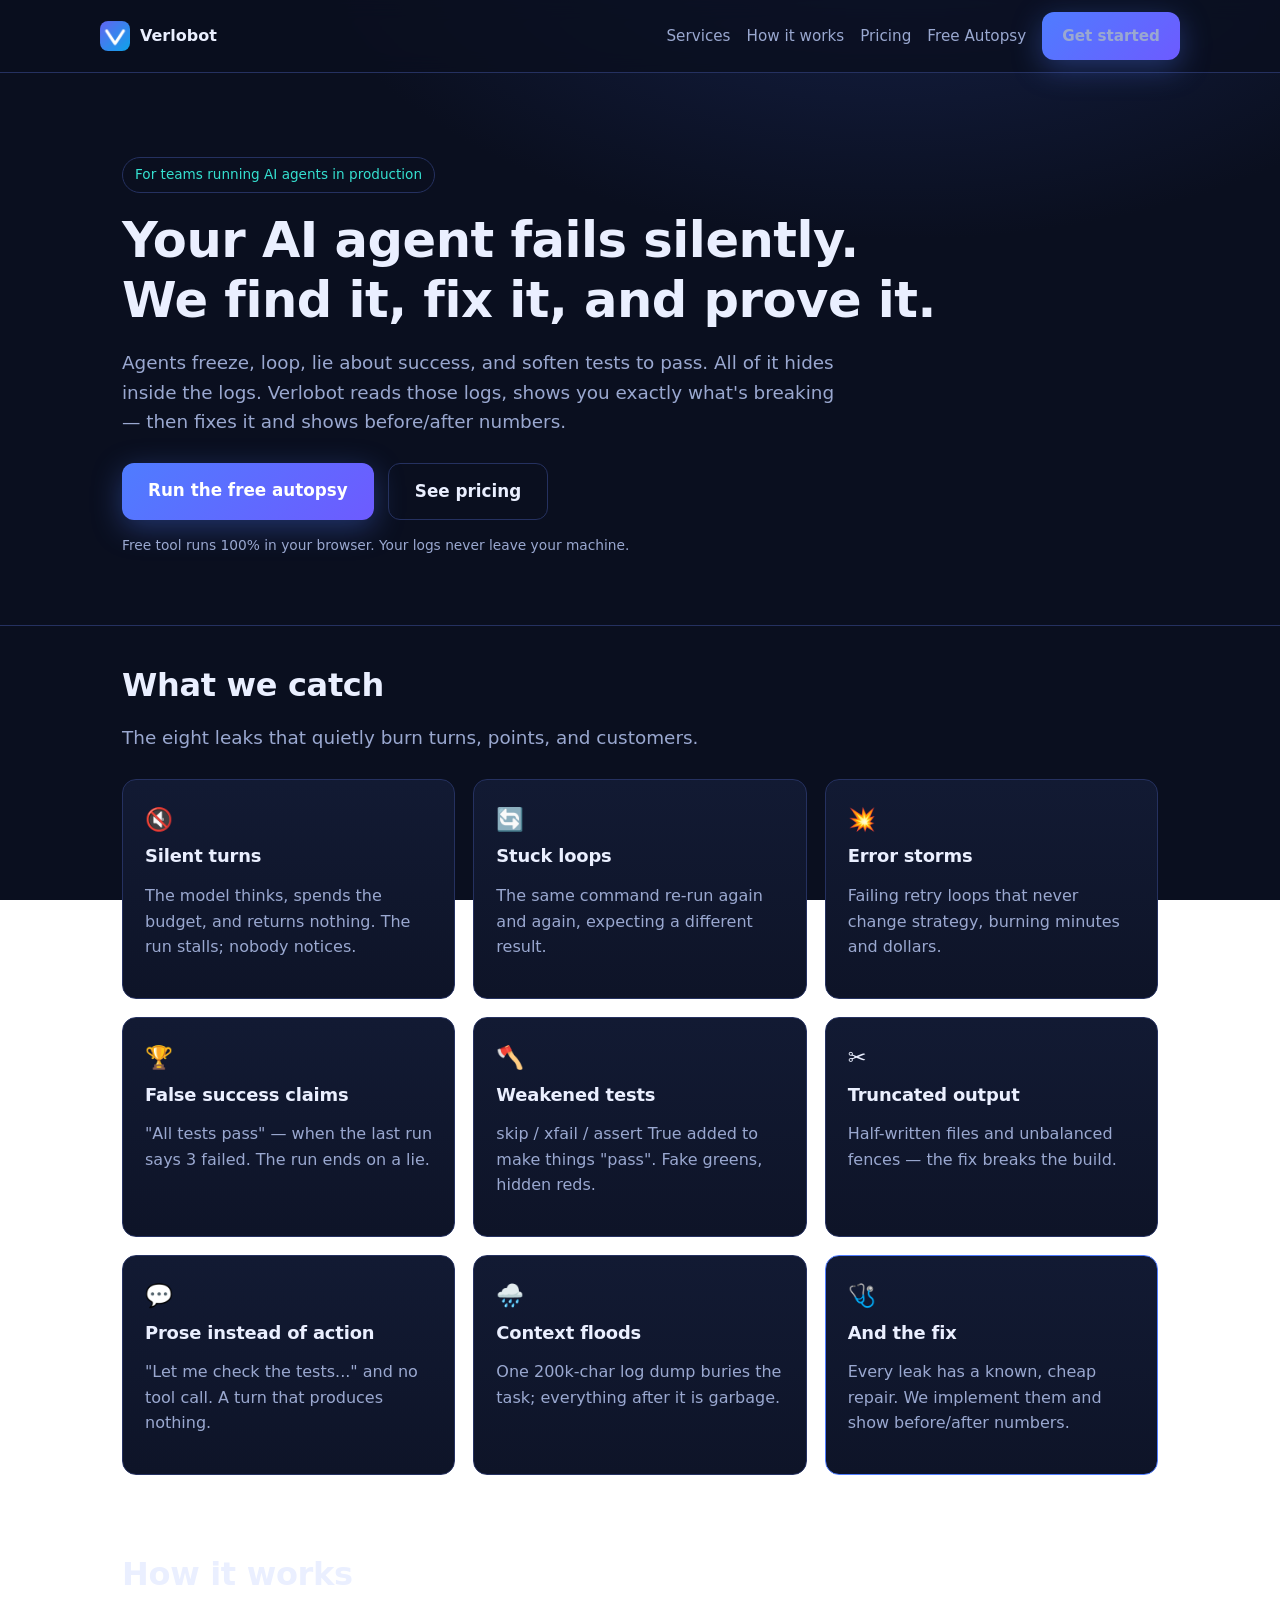
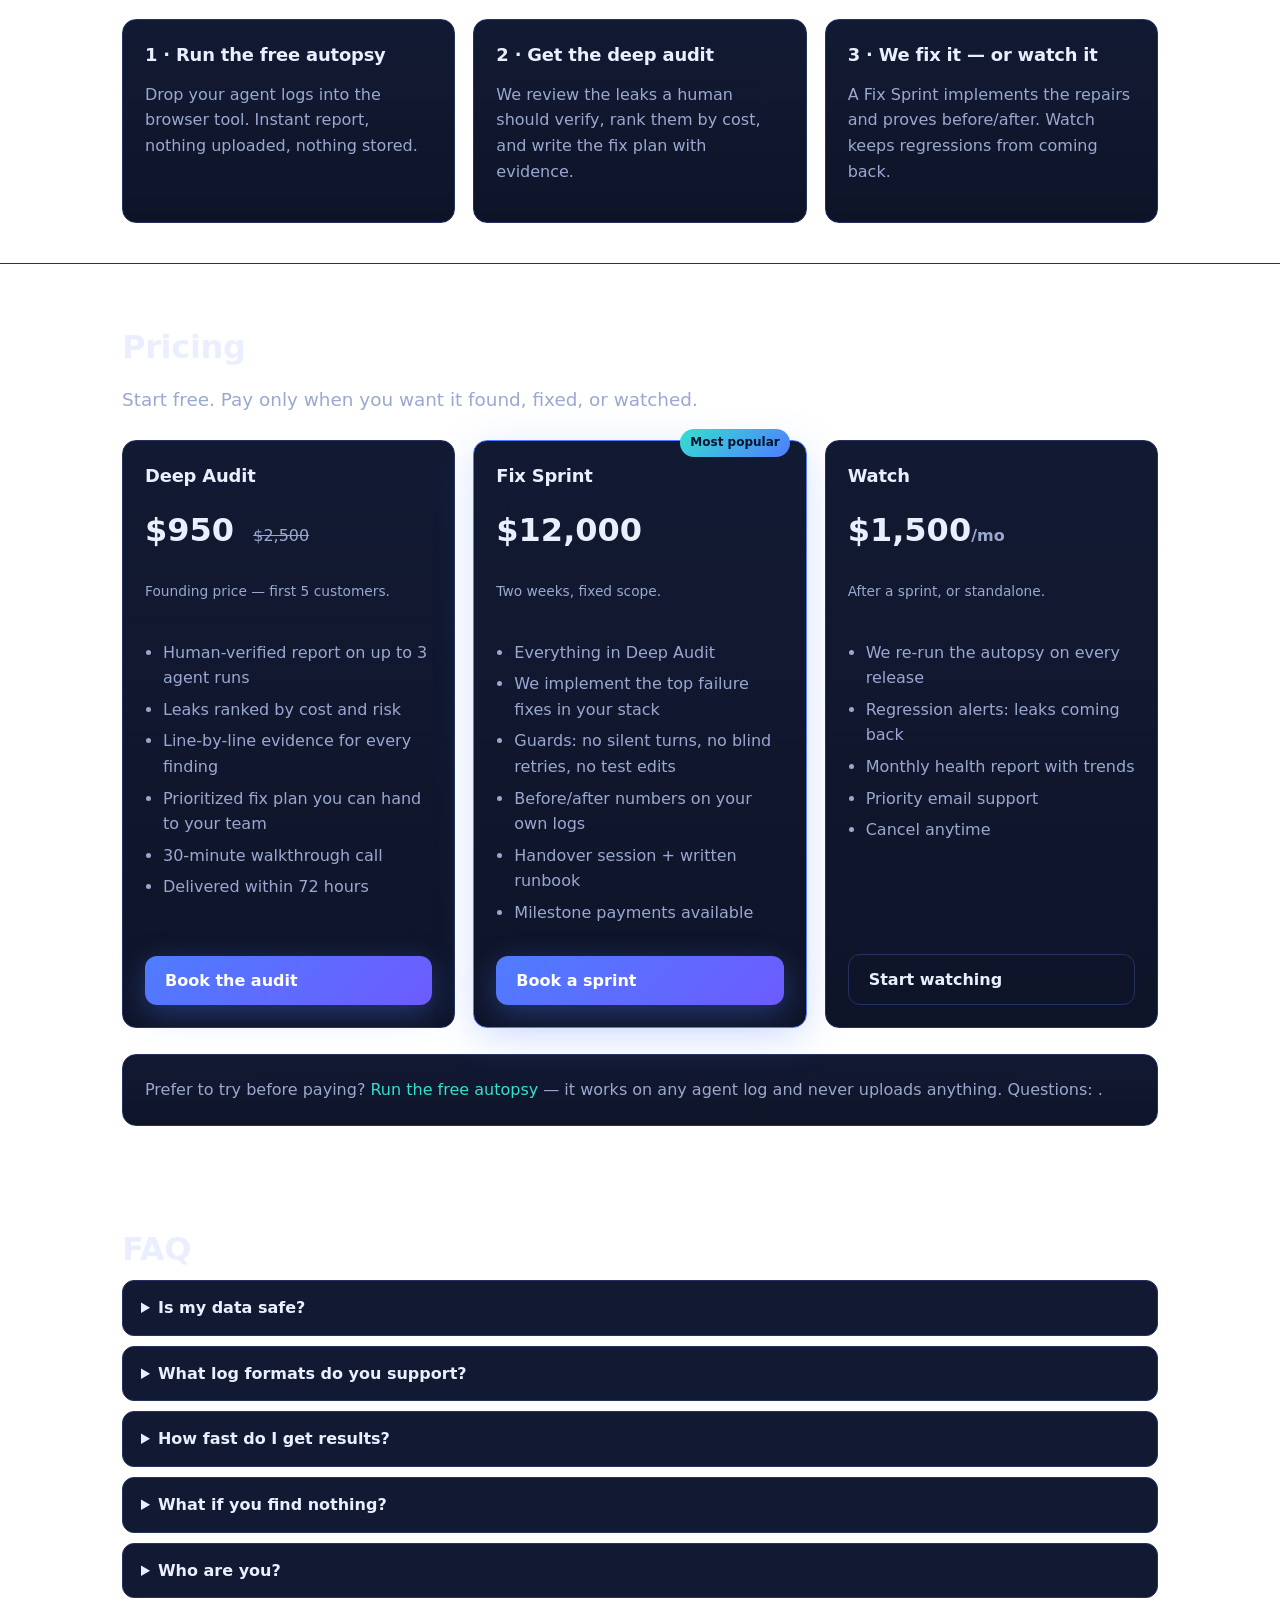
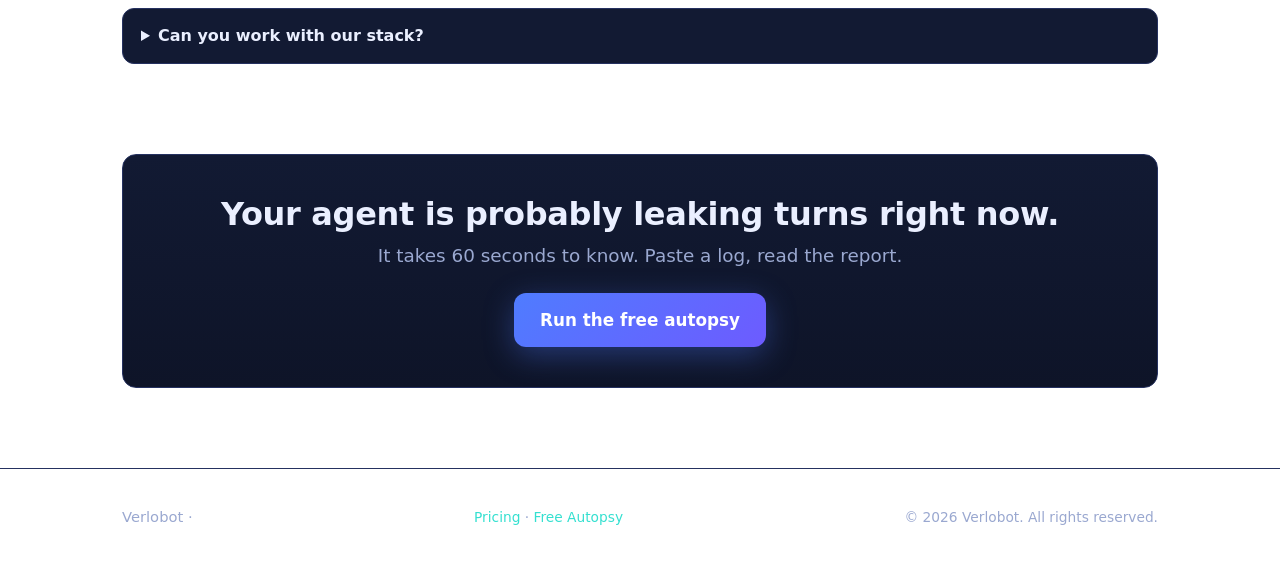
==== site/index.html @ 1d05c11c "verlobot v1: site + agent autopsy tool + payments guide + launch kit" ====
<!doctype html>
<html lang="en">
<head>
  <meta charset="utf-8" />
  <meta name="viewport" content="width=device-width, initial-scale=1" />
  <title>Verlobot — we find why your AI agents fail silently, then fix it</title>
  <meta name="description" content="Verlobot catches AI agents lying, looping, and silently failing. Free in-browser log autopsy; paid deep audits, fix sprints, and watch subscriptions." />
  <link rel="icon" href="assets/avatar.png" />
  <link rel="stylesheet" href="styles.css" />
  <meta property="og:title" content="Verlobot — the AI agent doctor" />
  <meta property="og:description" content="Find the silent failures in your AI agents: free autopsy in the browser, deep audit, fix sprint, watch." />
  <meta property="og:image" content="assets/avatar.png" />
</head>
<body>
  <header class="site">
    <div class="container nav">
      <a class="brand" href="index.html"><img src="assets/avatar.png" alt="Verlobot" /> Verlobot</a>
      <nav class="links">
        <a href="#services">Services</a>
        <a href="#how">How it works</a>
        <a href="#pricing">Pricing</a>
        <a href="tool.html">Free Autopsy</a>
        <a class="btn btn-primary" href="#pricing">Get started</a>
      </nav>
    </div>
  </header>

  <main>
    <section class="hero">
      <div class="container">
        <span class="kicker">For teams running AI agents in production</span>
        <h1>Your AI agent fails silently.<br />We find it, fix it, and prove it.</h1>
        <p class="lead">Agents freeze, loop, lie about success, and soften tests to pass. All of it hides inside the logs. Verlobot reads those logs, shows you exactly what's breaking &mdash; then fixes it and shows before/after numbers.</p>
        <div class="actions">
          <a class="btn btn-primary btn-big" href="tool.html">Run the free autopsy</a>
          <a class="btn btn-big" href="#pricing">See pricing</a>
        </div>
        <p class="small muted" style="margin-top:14px">Free tool runs 100% in your browser. Your logs never leave your machine.</p>
      </div>
    </section>

    <hr class="sep" />

    <section id="services" class="tight">
      <div class="container">
        <h2>What we catch</h2>
        <p class="lead">The eight leaks that quietly burn turns, points, and customers.</p>
        <div class="grid cols-3" style="margin-top:26px">
          <div class="card"><div class="ico">&#128263;</div><h3>Silent turns</h3><p class="muted">The model thinks, spends the budget, and returns nothing. The run stalls; nobody notices.</p></div>
          <div class="card"><div class="ico">&#128260;</div><h3>Stuck loops</h3><p class="muted">The same command re-run again and again, expecting a different result.</p></div>
          <div class="card"><div class="ico">&#128165;</div><h3>Error storms</h3><p class="muted">Failing retry loops that never change strategy, burning minutes and dollars.</p></div>
          <div class="card"><div class="ico">&#127942;</div><h3>False success claims</h3><p class="muted">"All tests pass" &mdash; when the last run says 3 failed. The run ends on a lie.</p></div>
          <div class="card"><div class="ico">&#129683;</div><h3>Weakened tests</h3><p class="muted">skip / xfail / assert True added to make things "pass". Fake greens, hidden reds.</p></div>
          <div class="card"><div class="ico">&#9986;&#65039;</div><h3>Truncated output</h3><p class="muted">Half-written files and unbalanced fences &mdash; the fix breaks the build.</p></div>
          <div class="card"><div class="ico">&#128172;</div><h3>Prose instead of action</h3><p class="muted">"Let me check the tests..." and no tool call. A turn that produces nothing.</p></div>
          <div class="card"><div class="ico">&#127783;&#65039;</div><h3>Context floods</h3><p class="muted">One 200k-char log dump buries the task; everything after it is garbage.</p></div>
          <div class="card" style="border-color: var(--brand)"><div class="ico">&#129658;</div><h3>And the fix</h3><p class="muted">Every leak has a known, cheap repair. We implement them and show before/after numbers.</p></div>
        </div>
      </div>
    </section>

    <section id="how" class="tight">
      <div class="container">
        <h2>How it works</h2>
        <div class="grid cols-3" style="margin-top:26px">
          <div class="card"><h3>1 &middot; Run the free autopsy</h3><p class="muted">Drop your agent logs into the browser tool. Instant report, nothing uploaded, nothing stored.</p></div>
          <div class="card"><h3>2 &middot; Get the deep audit</h3><p class="muted">We review the leaks a human should verify, rank them by cost, and write the fix plan with evidence.</p></div>
          <div class="card"><h3>3 &middot; We fix it &mdash; or watch it</h3><p class="muted">A Fix Sprint implements the repairs and proves before/after. Watch keeps regressions from coming back.</p></div>
        </div>
      </div>
    </section>

    <hr class="sep" />

    <section id="pricing">
      <div class="container">
        <h2>Pricing</h2>
        <p class="lead">Start free. Pay only when you want it found, fixed, or watched.</p>

        <div class="grid cols-3 prices" style="margin-top:26px">
          <div class="card price">
            <h3>Deep Audit</h3>
            <div class="amount">$950 <span class="was">$2,500</span></div>
            <p class="small muted">Founding price &mdash; first 5 customers.</p>
            <ul>
              <li>Human-verified report on up to 3 agent runs</li>
              <li>Leaks ranked by cost and risk</li>
              <li>Line-by-line evidence for every finding</li>
              <li>Prioritized fix plan you can hand to your team</li>
              <li>30-minute walkthrough call</li>
              <li>Delivered within 72 hours</li>
            </ul>
            <a class="btn btn-primary" data-checkout="audit" data-product="Deep Audit">Book the audit</a>
          </div>

          <div class="card price featured">
            <span class="badge">Most popular</span>
            <h3>Fix Sprint</h3>
            <div class="amount">$12,000</div>
            <p class="small muted">Two weeks, fixed scope.</p>
            <ul>
              <li>Everything in Deep Audit</li>
              <li>We implement the top failure fixes in your stack</li>
              <li>Guards: no silent turns, no blind retries, no test edits</li>
              <li>Before/after numbers on your own logs</li>
              <li>Handover session + written runbook</li>
              <li>Milestone payments available</li>
            </ul>
            <a class="btn btn-primary" data-checkout="sprint" data-product="Fix Sprint">Book a sprint</a>
          </div>

          <div class="card price">
            <h3>Watch</h3>
            <div class="amount">$1,500<span class="muted" style="font-size:1rem">/mo</span></div>
            <p class="small muted">After a sprint, or standalone.</p>
            <ul>
              <li>We re-run the autopsy on every release</li>
              <li>Regression alerts: leaks coming back</li>
              <li>Monthly health report with trends</li>
              <li>Priority email support</li>
              <li>Cancel anytime</li>
            </ul>
            <a class="btn" data-checkout="watch" data-product="Watch subscription">Start watching</a>
          </div>
        </div>

        <div class="card" style="margin-top:26px">
          <p class="muted" style="margin:0">Prefer to try before paying? <a href="tool.html">Run the free autopsy</a> &mdash; it works on any agent log and never uploads anything. Questions: <a data-email data-email="text" href="#"></a>.</p>
        </div>
      </div>
    </section>

    <section id="faq" class="tight">
      <div class="container">
        <h2>FAQ</h2>
        <details class="faq"><summary>Is my data safe?</summary><p>The free tool runs entirely in your browser &mdash; nothing is uploaded, nothing is stored. For paid work we sign an NDA on request and only ask for the logs you choose to share, with a deletion window that we confirm in writing.</p></details>
        <details class="faq"><summary>What log formats do you support?</summary><p>JSONL (one JSON object per line), JSON arrays, and raw text logs. OpenAI, Anthropic, LangChain, Claude Code, custom agent frameworks &mdash; the parser is tolerant, and if a format is exotic we can adapt quickly.</p></details>
        <details class="faq"><summary>How fast do I get results?</summary><p>Free autopsy: instant. Deep Audit: within 72 hours. Fix Sprint: two weeks, fixed scope with milestones.</p></details>
        <details class="faq"><summary>What if you find nothing?</summary><p>You do not pay for the audit. If your logs are clean, we say so, in writing.</p></details>
        <details class="faq"><summary>Who are you?</summary><p>A small team that builds verification and evaluation tooling for agent systems. We keep our promise: find real failures, fix them, prove the numbers.</p></details>
        <details class="faq"><summary>Can you work with our stack?</summary><p>If your agent emits logs, yes. We stay out of your way: read-only review, minimal integration, everything changes behind a reviewable pull request.</p></details>
      </div>
    </section>

    <section class="tight" style="padding-bottom:80px">
      <div class="container">
        <div class="card" style="text-align:center; padding:40px 22px">
          <h2 style="margin-bottom:8px">Your agent is probably leaking turns right now.</h2>
          <p class="lead" style="margin:0 auto 22px">It takes 60 seconds to know. Paste a log, read the report.</p>
          <a class="btn btn-primary btn-big" href="tool.html">Run the free autopsy</a>
        </div>
      </div>
    </section>
  </main>

  <footer class="site">
    <div class="container row">
      <span>Verlobot &middot; <a data-email data-email="text" href="#"></a></span>
      <span class="small"><a href="#pricing">Pricing</a> &middot; <a href="tool.html">Free Autopsy</a></span>
      <span class="small">&copy; <span id="year"></span> Verlobot. All rights reserved.</span>
    </div>
  </footer>

  <script src="config.js"></script>
  <script src="app.js"></script>
</body>
</html>
---- site/styles.css ----
/* Verlobot — styles */
:root {
  --bg: #0a0f1f;
  --bg2: #0e1428;
  --panel: #121a33;
  --panel2: #172142;
  --line: #253160;
  --ink: #eaefff;
  --muted: #9aa8d0;
  --brand: #4f7cff;
  --brand2: #35e0d0;
  --danger: #ff5d73;
  --warn: #ffb020;
  --ok: #3ddc97;
  --radius: 14px;
  --maxw: 1080px;
}
* { box-sizing: border-box; }
html { scroll-behavior: smooth; }
body {
  margin: 0;
  background: radial-gradient(1100px 600px at 70% -10%, #16224a 0%, var(--bg) 55%) fixed;
  color: var(--ink);
  font: 16px/1.6 system-ui, -apple-system, "Segoe UI", Roboto, sans-serif;
}
a { color: var(--brand2); text-decoration: none; }
a:hover { text-decoration: underline; }
.container { max-width: var(--maxw); margin: 0 auto; padding: 0 22px; }
h1, h2, h3 { line-height: 1.2; letter-spacing: -0.01em; }
h1 { font-size: clamp(1.9rem, 4.4vw, 3.1rem); margin: 0 0 14px; }
h2 { font-size: clamp(1.4rem, 2.6vw, 2rem); margin: 0 0 12px; }
h3 { font-size: 1.12rem; margin: 0 0 8px; }
p.lead { font-size: 1.15rem; color: var(--muted); max-width: 62ch; }
.muted { color: var(--muted); }
.small { font-size: 0.86rem; }

/* header */
header.site {
  position: sticky; top: 0; z-index: 20;
  backdrop-filter: blur(10px);
  background: rgba(10, 15, 31, 0.82);
  border-bottom: 1px solid var(--line);
}
.nav { display: flex; align-items: center; gap: 18px; padding: 12px 0; }
.nav .brand { display: flex; align-items: center; gap: 10px; font-weight: 700; color: var(--ink); }
.nav .brand img { width: 30px; height: 30px; border-radius: 8px; }
.nav .links { margin-left: auto; display: flex; gap: 16px; align-items: center; }
.nav .links a { color: var(--muted); font-size: 0.95rem; }
.nav .links a:hover { color: var(--ink); text-decoration: none; }

/* buttons */
.btn {
  display: inline-block; padding: 12px 20px; border-radius: 12px;
  border: 1px solid var(--line); color: var(--ink); font-weight: 600;
  background: transparent; cursor: pointer; font-size: 1rem;
}
.btn:hover { text-decoration: none; border-color: var(--brand); }
.btn-primary {
  background: linear-gradient(135deg, var(--brand), #6d5bff);
  border: none; color: #fff; box-shadow: 0 8px 30px rgba(79, 124, 255, 0.35);
}
.btn-primary:hover { filter: brightness(1.08); }
.btn-ghost { border-color: var(--line); color: var(--muted); }
.btn-big { padding: 14px 26px; font-size: 1.05rem; }

/* sections */
section { padding: 64px 0; }
section.tight { padding: 40px 0; }
hr.sep { border: none; border-top: 1px solid var(--line); margin: 0; }

/* hero */
.hero { padding: 84px 0 56px; }
.hero .kicker {
  display: inline-block; padding: 6px 12px; border-radius: 999px;
  border: 1px solid var(--line); color: var(--brand2); font-size: 0.85rem; margin-bottom: 18px;
}
.hero .actions { display: flex; gap: 14px; flex-wrap: wrap; margin-top: 26px; }

/* grid & cards */
.grid { display: grid; gap: 18px; }
.grid.cols-3 { grid-template-columns: repeat(3, 1fr); }
.grid.cols-2 { grid-template-columns: repeat(2, 1fr); }
.card {
  background: linear-gradient(180deg, var(--panel), var(--bg2));
  border: 1px solid var(--line); border-radius: var(--radius); padding: 22px;
}
.card h3 { margin-top: 2px; }
.card .ico { font-size: 1.4rem; margin-bottom: 8px; }

/* pricing */
.prices { align-items: stretch; }
.price { display: flex; flex-direction: column; gap: 10px; position: relative; }
.price .amount { font-size: 2rem; font-weight: 800; }
.price .amount .was { font-size: 1rem; color: var(--muted); font-weight: 500; text-decoration: line-through; margin-left: 8px; }
.price ul { margin: 8px 0 14px; padding-left: 18px; color: var(--muted); }
.price li { margin: 6px 0; }
.price .btn { margin-top: auto; }
.price.featured { border-color: var(--brand); box-shadow: 0 10px 40px rgba(79, 124, 255, 0.22); }
.badge {
  position: absolute; top: -12px; right: 16px; padding: 4px 10px; border-radius: 999px;
  background: linear-gradient(135deg, var(--brand2), var(--brand)); color: #04122e; font-weight: 700; font-size: 0.75rem;
}

/* tool */
.toolwrap { display: grid; gap: 18px; }
.drop {
  border: 2px dashed var(--line); border-radius: var(--radius); padding: 26px;
  text-align: center; color: var(--muted); background: rgba(23, 33, 66, 0.35);
  transition: border-color .15s ease;
}
.drop.hover { border-color: var(--brand2); }
textarea#log-input {
  width: 100%; min-height: 220px; resize: vertical; padding: 14px;
  border-radius: 12px; border: 1px solid var(--line); background: #0a1024; color: var(--ink);
  font: 13px/1.5 ui-monospace, "Cascadia Code", Consolas, monospace;
}
.toolbar { display: flex; gap: 12px; flex-wrap: wrap; align-items: center; }
#status { color: var(--muted); }

.report { display: none; }
.report.on { display: block; }
.scorehead { display: flex; align-items: center; gap: 22px; flex-wrap: wrap; }
.score {
  width: 108px; height: 108px; border-radius: 50%;
  display: flex; align-items: center; justify-content: center;
  font-size: 2rem; font-weight: 800; border: 8px solid var(--line);
}
.score.ok { border-color: var(--ok); }
.score.warn { border-color: var(--warn); }
.score.bad { border-color: var(--danger); }
.stats { display: grid; grid-template-columns: repeat(auto-fit, minmax(150px, 1fr)); gap: 10px; margin: 18px 0; }
.stat { background: var(--panel); border: 1px solid var(--line); border-radius: 12px; padding: 12px; }
.stat b { display: block; font-size: 1.3rem; }
.stat span { color: var(--muted); font-size: 0.85rem; }
.leak { border-left: 4px solid var(--line); }
.leak.high { border-left-color: var(--danger); }
.leak.critical { border-left-color: var(--danger); }
.leak.medium { border-left-color: var(--warn); }
.sev { font-size: 0.75rem; text-transform: uppercase; letter-spacing: .06em; padding: 3px 8px; border-radius: 999px; border: 1px solid var(--line); }
.sev.critical, .sev.high { color: var(--danger); border-color: rgba(255, 93, 115, .5); }
.sev.medium { color: var(--warn); border-color: rgba(255, 176, 32, .5); }
pre.ex {
  background: #0a1024; border: 1px solid var(--line); border-radius: 10px;
  padding: 10px 12px; overflow: auto; max-height: 150px;
  font: 12px/1.5 ui-monospace, Consolas, monospace; color: #c9d4f5; white-space: pre-wrap;
}
details ex { cursor: pointer; }

/* faq */
details.faq { border: 1px solid var(--line); border-radius: 12px; padding: 14px 18px; margin: 10px 0; background: var(--panel); }
details.faq summary { cursor: pointer; font-weight: 600; }
details.faq p { color: var(--muted); margin: 10px 0 2px; }

/* footer */
footer.site { border-top: 1px solid var(--line); padding: 36px 0 56px; color: var(--muted); font-size: 0.92rem; }
footer.site .row { display: flex; gap: 18px; flex-wrap: wrap; align-items: center; justify-content: space-between; }

/* thanks page */
.center { min-height: 62vh; display: flex; align-items: center; justify-content: center; text-align: center; }

@media (max-width: 860px) {
  .grid.cols-3 { grid-template-columns: 1fr; }
  .grid.cols-2 { grid-template-columns: 1fr; }
  section { padding: 46px 0; }
  .hero { padding: 56px 0 40px; }
}
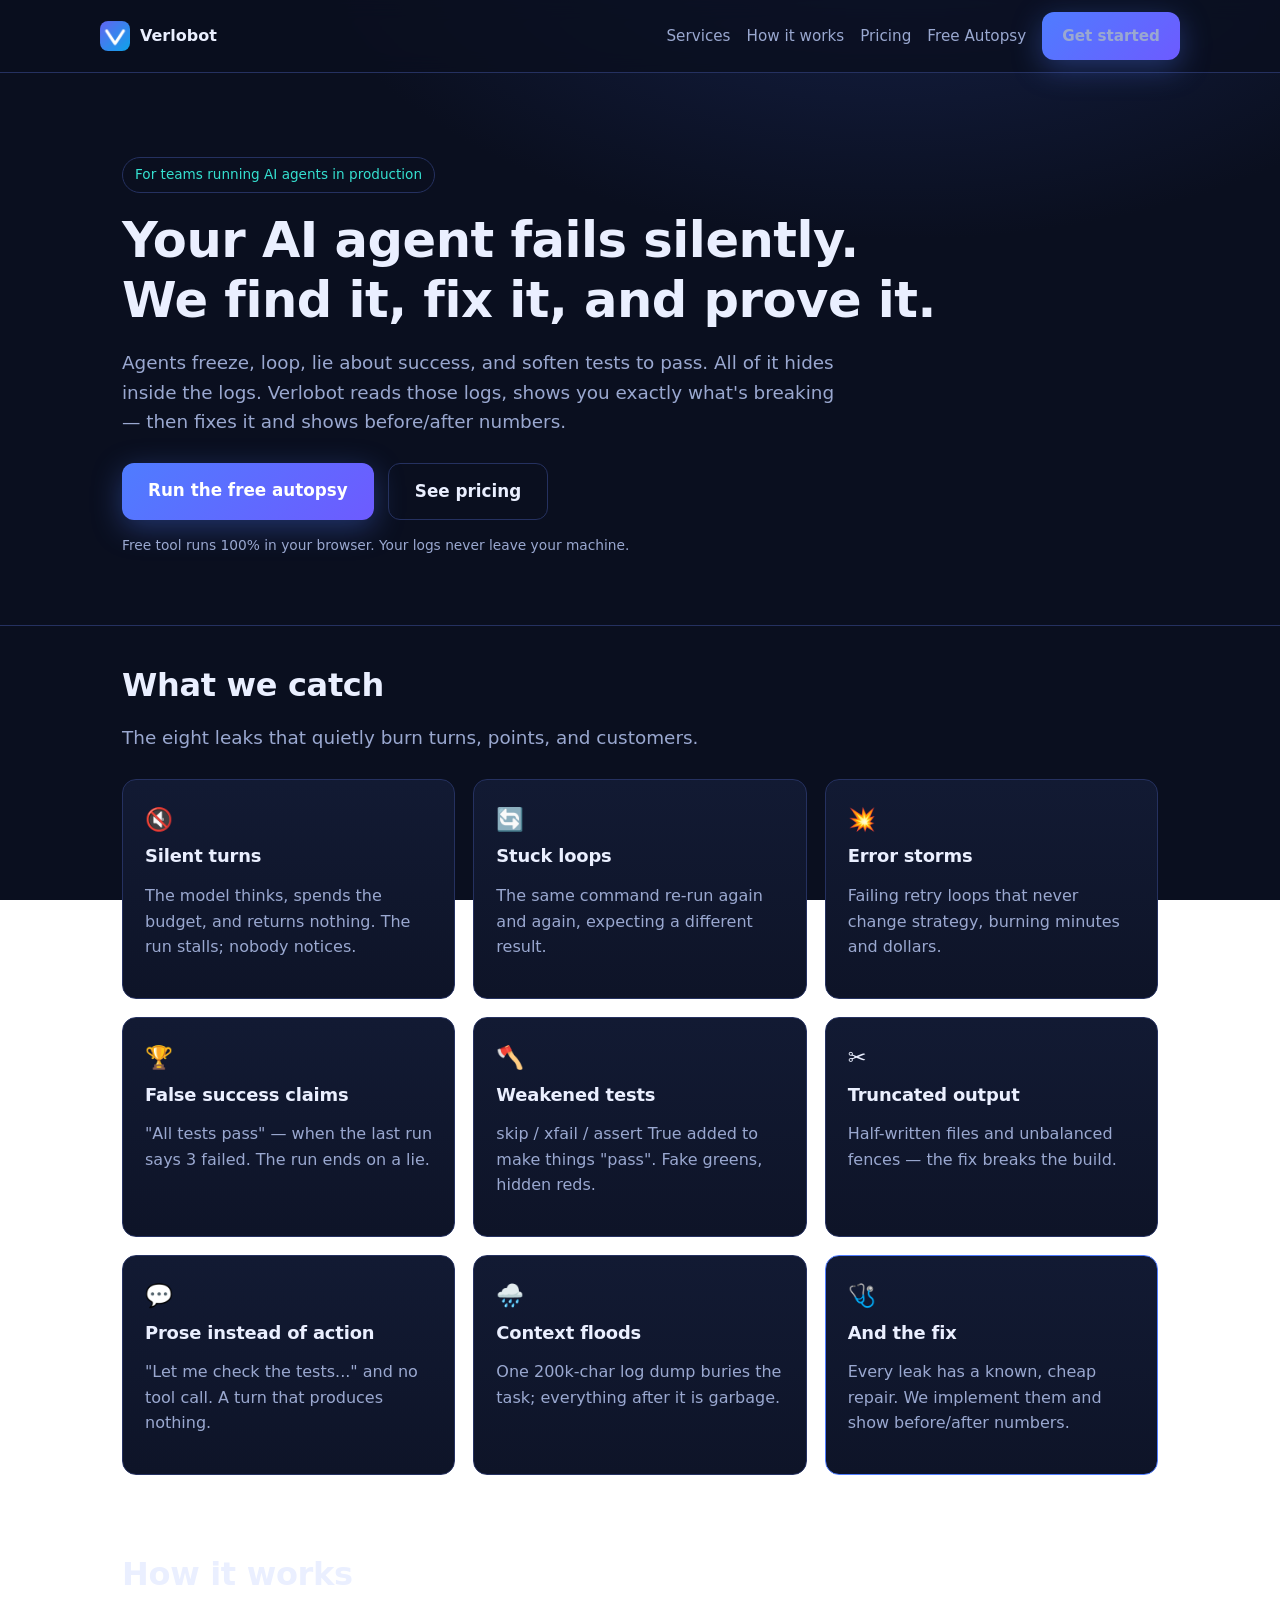
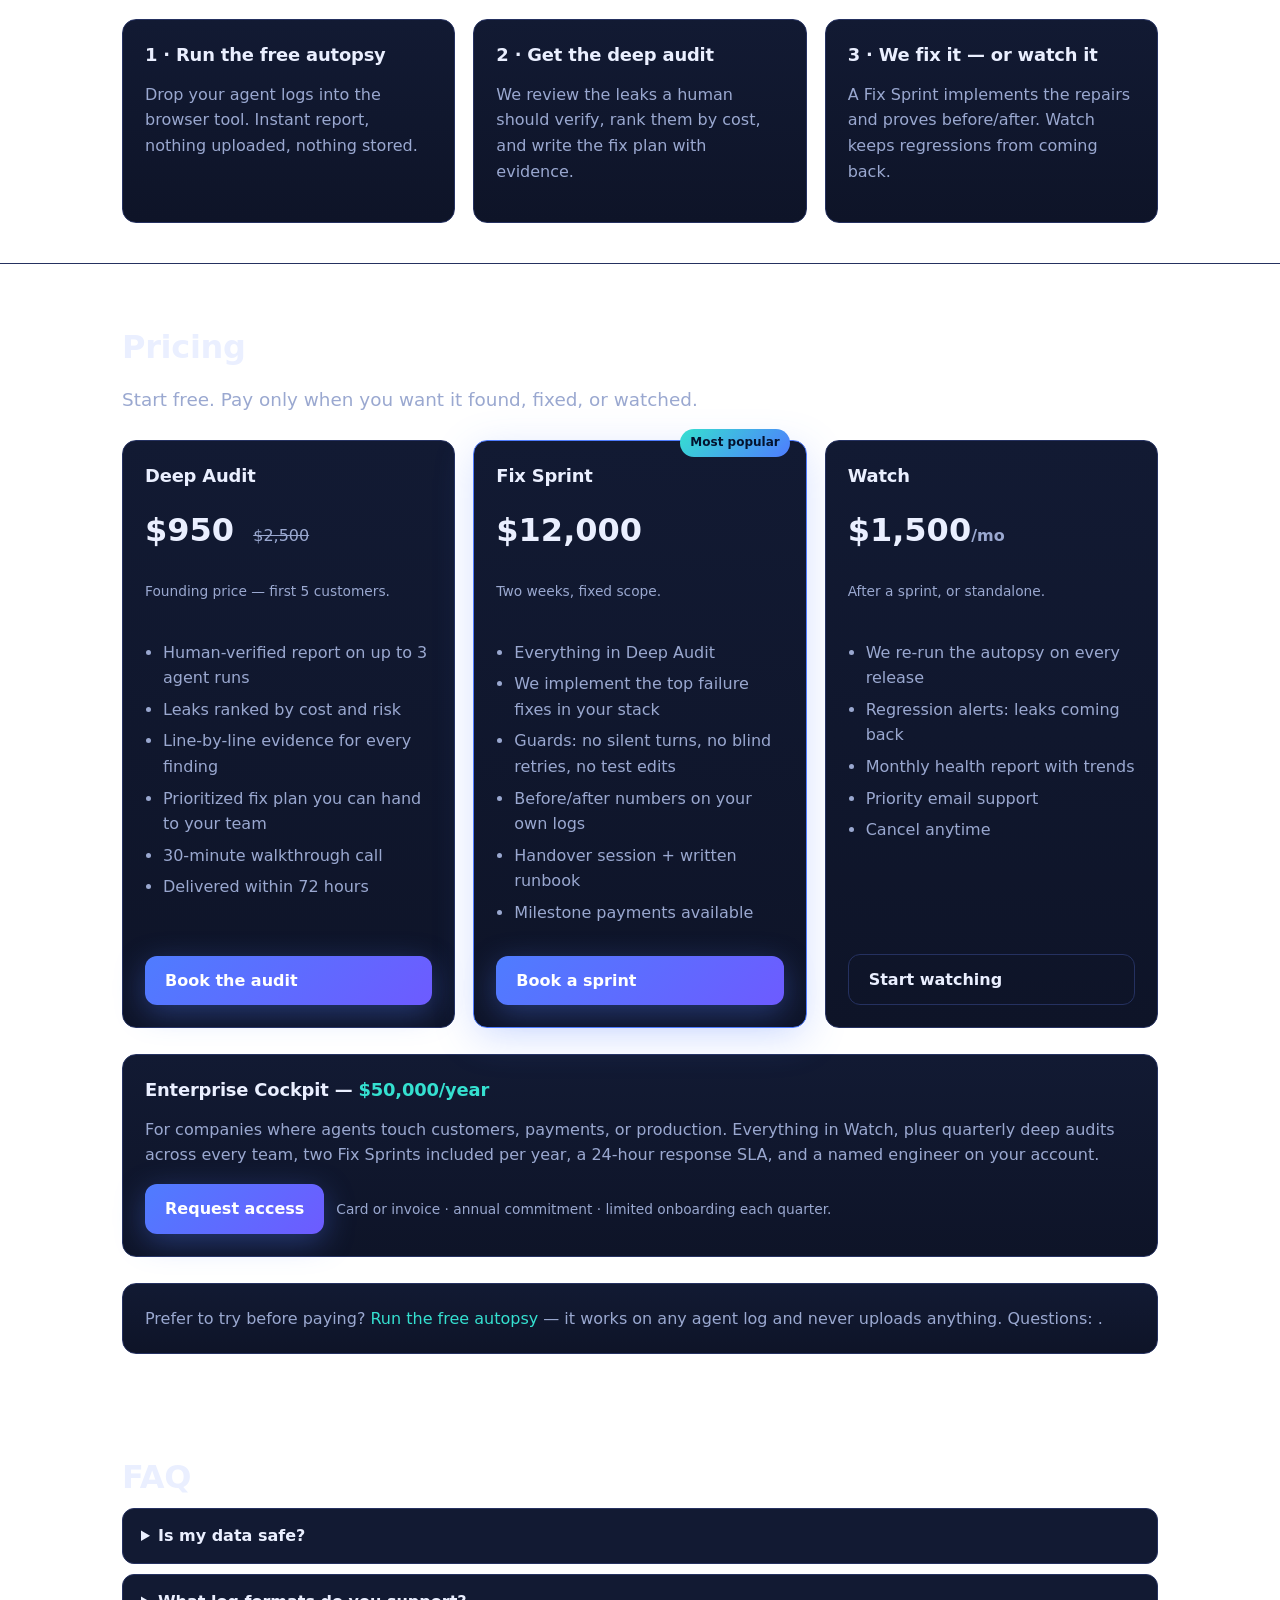
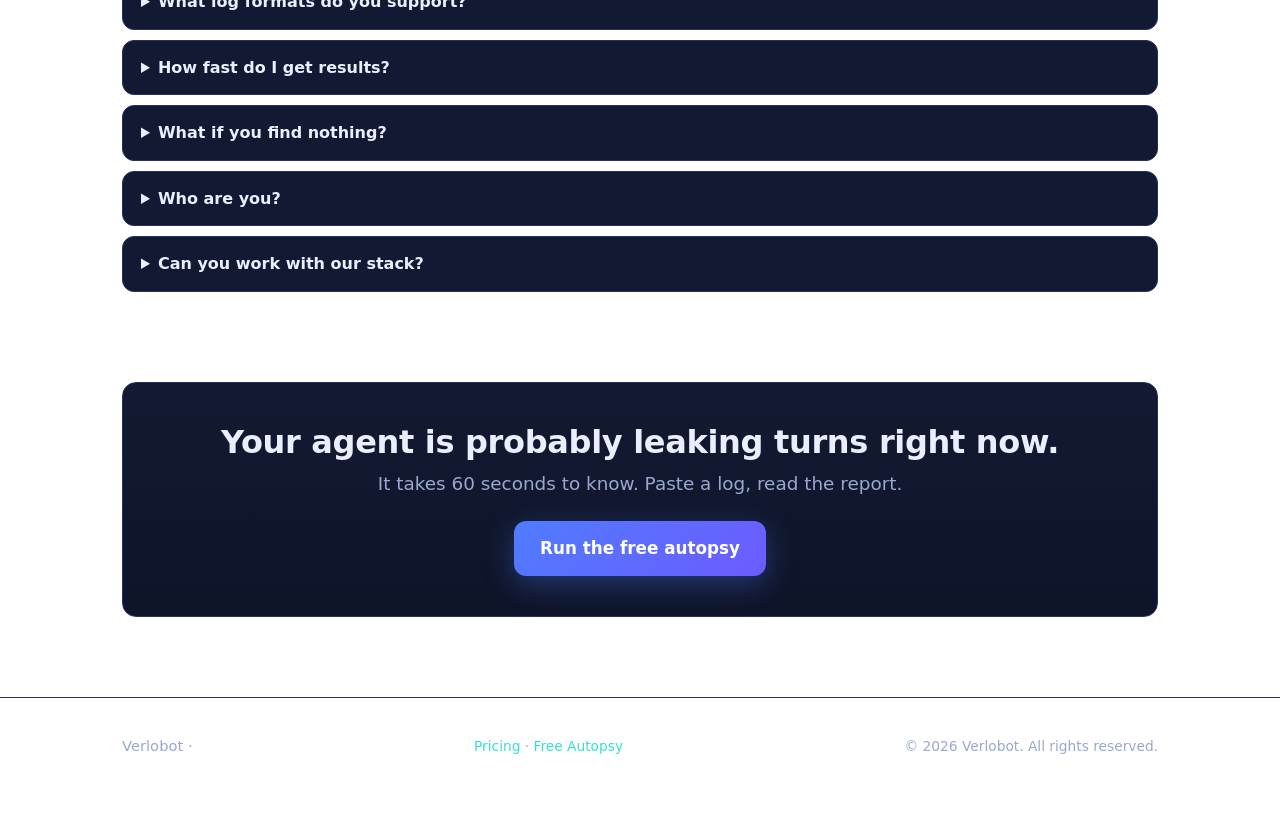
==== commit 7a3d51f7: "enterprise tier (/yr), pages deploy workflow" ====
--- a/site/index.html
+++ b/site/index.html
@@ -124,6 +124,15 @@
           </div>
         </div>
 
+        <div class="card" id="enterprise" style="margin-top:26px">
+          <h3>Enterprise Cockpit &mdash; <span style="color: var(--brand2)">$50,000/year</span></h3>
+          <p class="muted">For companies where agents touch customers, payments, or production. Everything in Watch, plus quarterly deep audits across every team, two Fix Sprints included per year, a 24-hour response SLA, and a named engineer on your account.</p>
+          <div class="toolbar">
+            <a class="btn btn-primary" data-checkout="enterprise" data-product="Enterprise Cockpit (annual)">Request access</a>
+            <span class="small muted">Card or invoice &middot; annual commitment &middot; limited onboarding each quarter.</span>
+          </div>
+        </div>
+
         <div class="card" style="margin-top:26px">
           <p class="muted" style="margin:0">Prefer to try before paying? <a href="tool.html">Run the free autopsy</a> &mdash; it works on any agent log and never uploads anything. Questions: <a data-email data-email="text" href="#"></a>.</p>
         </div>
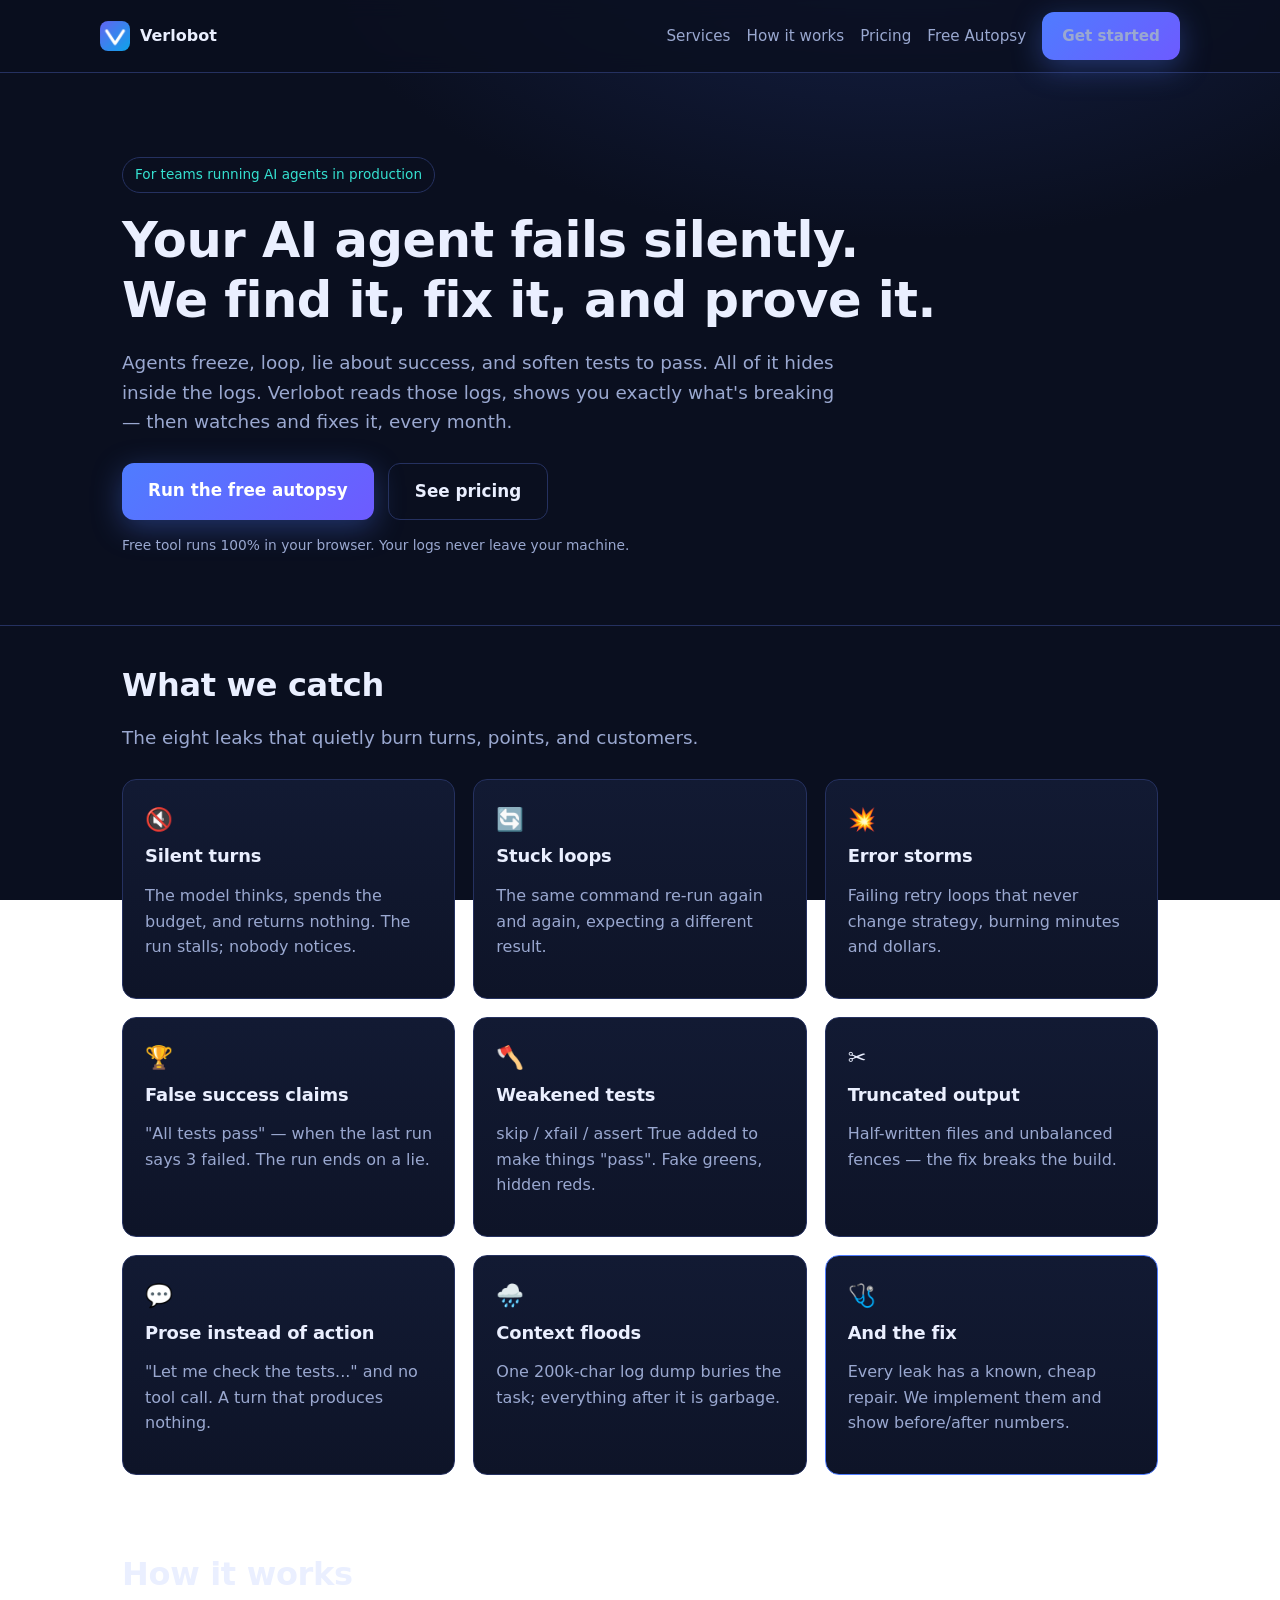
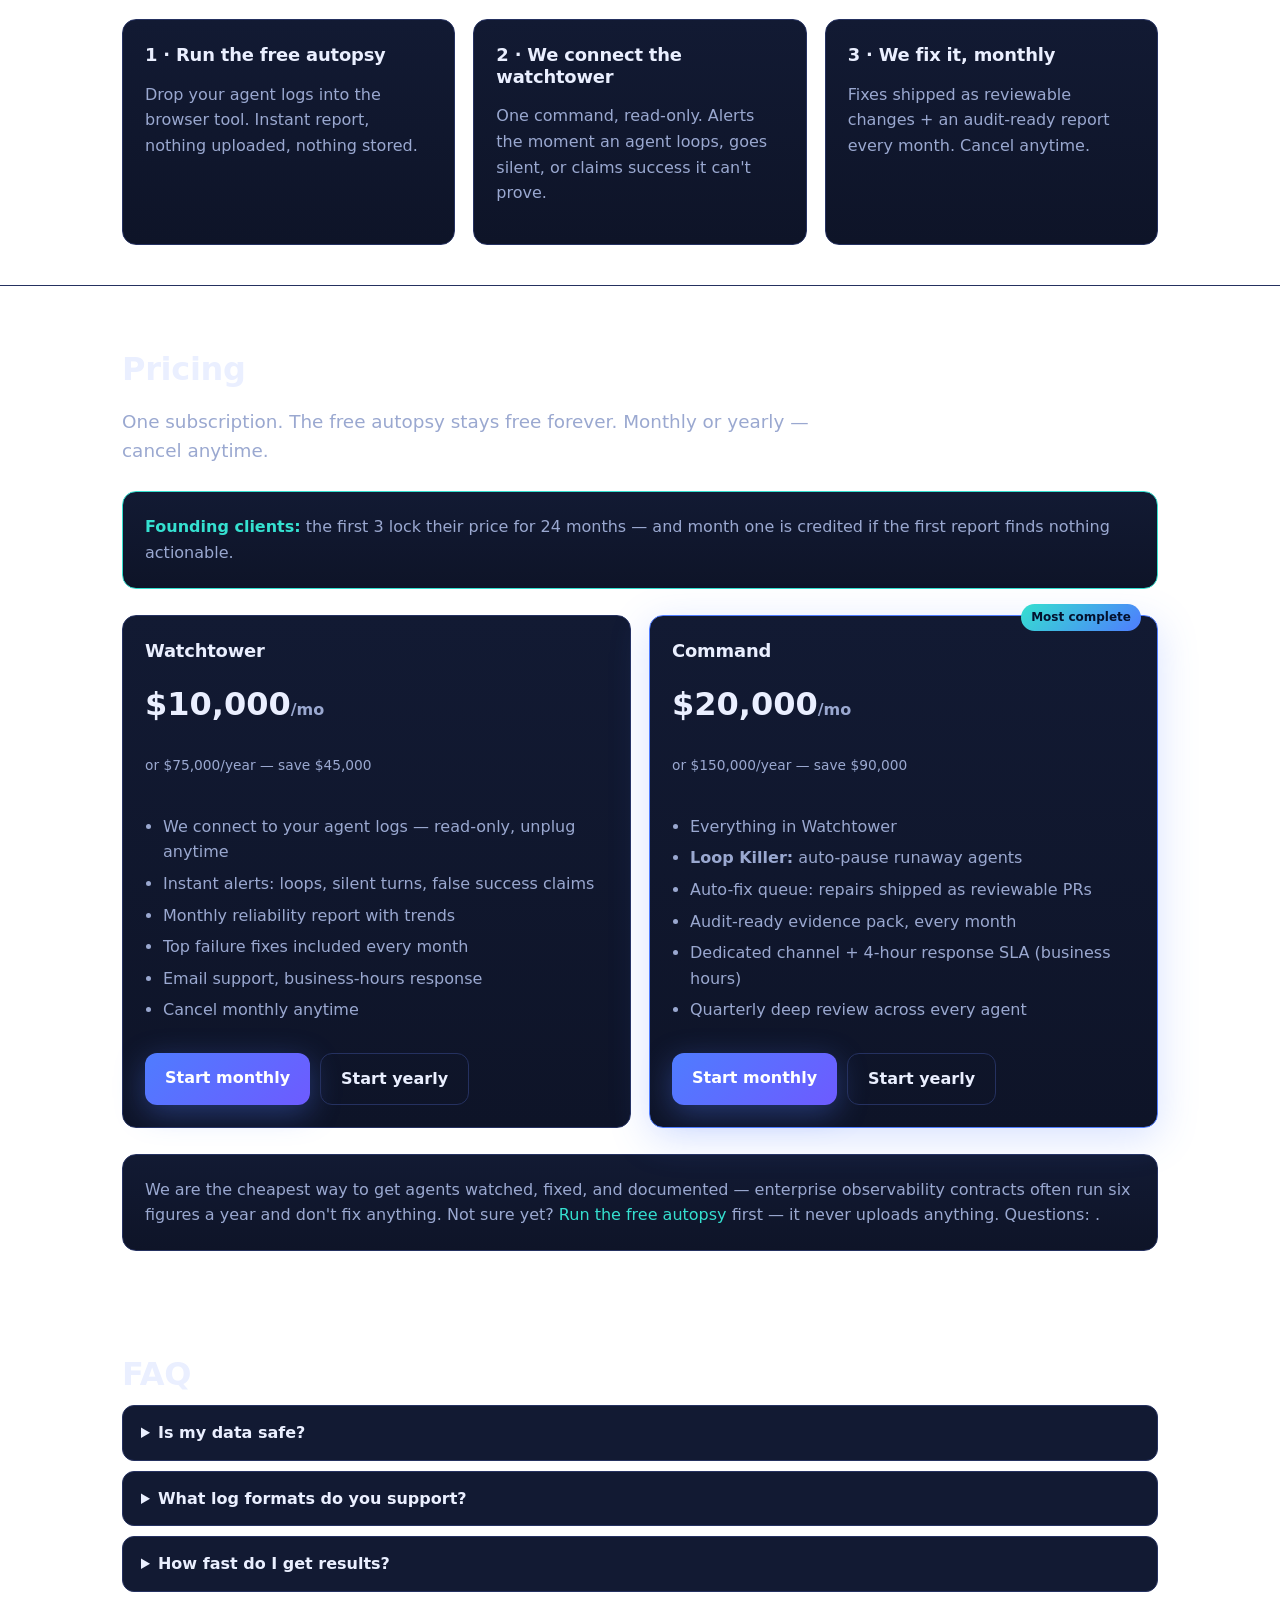
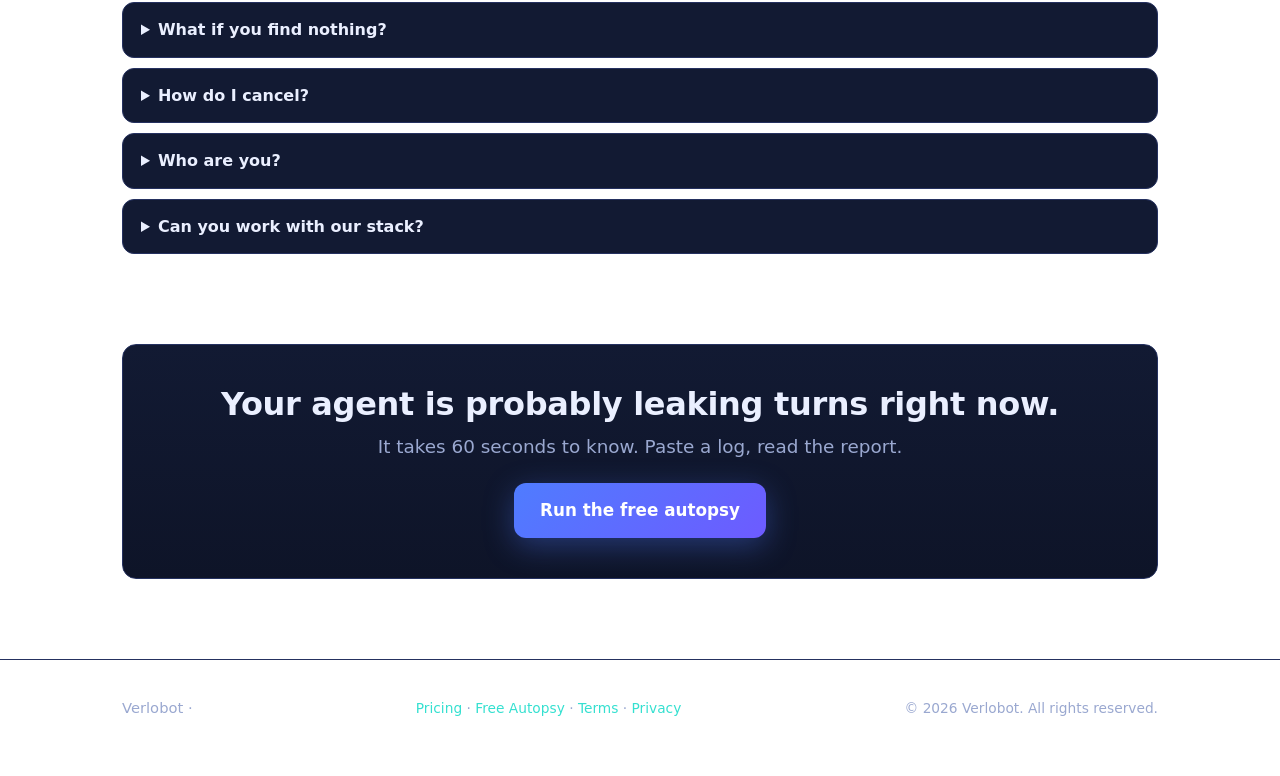
==== commit 1e420eed: "subscriptions only (Watchtower 10k/75k, Command 20k/150k); legal pack (LICENSE, third-party, rules);" ====
--- a/site/index.html
+++ b/site/index.html
@@ -4,11 +4,11 @@
   <meta charset="utf-8" />
   <meta name="viewport" content="width=device-width, initial-scale=1" />
   <title>Verlobot — we find why your AI agents fail silently, then fix it</title>
-  <meta name="description" content="Verlobot catches AI agents lying, looping, and silently failing. Free in-browser log autopsy; paid deep audits, fix sprints, and watch subscriptions." />
+  <meta name="description" content="Verlobot catches AI agents lying, looping, and silently failing. Free in-browser log autopsy; monthly watching, fixing, and audit-ready reports." />
   <link rel="icon" href="assets/avatar.png" />
   <link rel="stylesheet" href="styles.css" />
   <meta property="og:title" content="Verlobot — the AI agent doctor" />
-  <meta property="og:description" content="Find the silent failures in your AI agents: free autopsy in the browser, deep audit, fix sprint, watch." />
+  <meta property="og:description" content="Find the silent failures in your AI agents: free autopsy in the browser, then monthly watching and fixing." />
   <meta property="og:image" content="assets/avatar.png" />
 </head>
 <body>
@@ -30,7 +30,7 @@
       <div class="container">
         <span class="kicker">For teams running AI agents in production</span>
         <h1>Your AI agent fails silently.<br />We find it, fix it, and prove it.</h1>
-        <p class="lead">Agents freeze, loop, lie about success, and soften tests to pass. All of it hides inside the logs. Verlobot reads those logs, shows you exactly what's breaking &mdash; then fixes it and shows before/after numbers.</p>
+        <p class="lead">Agents freeze, loop, lie about success, and soften tests to pass. All of it hides inside the logs. Verlobot reads those logs, shows you exactly what's breaking &mdash; then watches and fixes it, every month.</p>
         <div class="actions">
           <a class="btn btn-primary btn-big" href="tool.html">Run the free autopsy</a>
           <a class="btn btn-big" href="#pricing">See pricing</a>
@@ -64,8 +64,8 @@
         <h2>How it works</h2>
         <div class="grid cols-3" style="margin-top:26px">
           <div class="card"><h3>1 &middot; Run the free autopsy</h3><p class="muted">Drop your agent logs into the browser tool. Instant report, nothing uploaded, nothing stored.</p></div>
-          <div class="card"><h3>2 &middot; Get the deep audit</h3><p class="muted">We review the leaks a human should verify, rank them by cost, and write the fix plan with evidence.</p></div>
-          <div class="card"><h3>3 &middot; We fix it &mdash; or watch it</h3><p class="muted">A Fix Sprint implements the repairs and proves before/after. Watch keeps regressions from coming back.</p></div>
+          <div class="card"><h3>2 &middot; We connect the watchtower</h3><p class="muted">One command, read-only. Alerts the moment an agent loops, goes silent, or claims success it can't prove.</p></div>
+          <div class="card"><h3>3 &middot; We fix it, monthly</h3><p class="muted">Fixes shipped as reviewable changes + an audit-ready report every month. Cancel anytime.</p></div>
         </div>
       </div>
     </section>
@@ -75,66 +75,53 @@
     <section id="pricing">
       <div class="container">
         <h2>Pricing</h2>
-        <p class="lead">Start free. Pay only when you want it found, fixed, or watched.</p>
+        <p class="lead">One subscription. The free autopsy stays free forever. Monthly or yearly &mdash; cancel anytime.</p>
 
-        <div class="grid cols-3 prices" style="margin-top:26px">
+        <div class="card" style="margin-top:26px; border-color: var(--brand2)">
+          <p class="muted" style="margin:0"><b style="color: var(--brand2)">Founding clients:</b> the first 3 lock their price for 24 months &mdash; and month one is credited if the first report finds nothing actionable.</p>
+        </div>
+
+        <div class="grid cols-2 prices" style="margin-top:26px">
           <div class="card price">
-            <h3>Deep Audit</h3>
-            <div class="amount">$950 <span class="was">$2,500</span></div>
-            <p class="small muted">Founding price &mdash; first 5 customers.</p>
+            <h3>Watchtower</h3>
+            <div class="amount">$10,000<span class="muted" style="font-size:1rem">/mo</span></div>
+            <p class="small muted">or $75,000/year &mdash; save $45,000</p>
             <ul>
-              <li>Human-verified report on up to 3 agent runs</li>
-              <li>Leaks ranked by cost and risk</li>
-              <li>Line-by-line evidence for every finding</li>
-              <li>Prioritized fix plan you can hand to your team</li>
-              <li>30-minute walkthrough call</li>
-              <li>Delivered within 72 hours</li>
+              <li>We connect to your agent logs &mdash; read-only, unplug anytime</li>
+              <li>Instant alerts: loops, silent turns, false success claims</li>
+              <li>Monthly reliability report with trends</li>
+              <li>Top failure fixes included every month</li>
+              <li>Email support, business-hours response</li>
+              <li>Cancel monthly anytime</li>
             </ul>
-            <a class="btn btn-primary" data-checkout="audit" data-product="Deep Audit">Book the audit</a>
+            <div class="btnrow">
+              <a class="btn btn-primary" data-checkout="watch_mo" data-product="Watchtower — monthly">Start monthly</a>
+              <a class="btn" data-checkout="watch_yr" data-product="Watchtower — yearly">Start yearly</a>
+            </div>
           </div>
 
           <div class="card price featured">
-            <span class="badge">Most popular</span>
-            <h3>Fix Sprint</h3>
-            <div class="amount">$12,000</div>
-            <p class="small muted">Two weeks, fixed scope.</p>
+            <span class="badge">Most complete</span>
+            <h3>Command</h3>
+            <div class="amount">$20,000<span class="muted" style="font-size:1rem">/mo</span></div>
+            <p class="small muted">or $150,000/year &mdash; save $90,000</p>
             <ul>
-              <li>Everything in Deep Audit</li>
-              <li>We implement the top failure fixes in your stack</li>
-              <li>Guards: no silent turns, no blind retries, no test edits</li>
-              <li>Before/after numbers on your own logs</li>
-              <li>Handover session + written runbook</li>
-              <li>Milestone payments available</li>
+              <li>Everything in Watchtower</li>
+              <li><b>Loop Killer:</b> auto-pause runaway agents</li>
+              <li>Auto-fix queue: repairs shipped as reviewable PRs</li>
+              <li>Audit-ready evidence pack, every month</li>
+              <li>Dedicated channel + 4-hour response SLA (business hours)</li>
+              <li>Quarterly deep review across every agent</li>
             </ul>
-            <a class="btn btn-primary" data-checkout="sprint" data-product="Fix Sprint">Book a sprint</a>
-          </div>
-
-          <div class="card price">
-            <h3>Watch</h3>
-            <div class="amount">$1,500<span class="muted" style="font-size:1rem">/mo</span></div>
-            <p class="small muted">After a sprint, or standalone.</p>
-            <ul>
-              <li>We re-run the autopsy on every release</li>
-              <li>Regression alerts: leaks coming back</li>
-              <li>Monthly health report with trends</li>
-              <li>Priority email support</li>
-              <li>Cancel anytime</li>
-            </ul>
-            <a class="btn" data-checkout="watch" data-product="Watch subscription">Start watching</a>
-          </div>
-        </div>
-
-        <div class="card" id="enterprise" style="margin-top:26px">
-          <h3>Enterprise Cockpit &mdash; <span style="color: var(--brand2)">$50,000/year</span></h3>
-          <p class="muted">For companies where agents touch customers, payments, or production. Everything in Watch, plus quarterly deep audits across every team, two Fix Sprints included per year, a 24-hour response SLA, and a named engineer on your account.</p>
-          <div class="toolbar">
-            <a class="btn btn-primary" data-checkout="enterprise" data-product="Enterprise Cockpit (annual)">Request access</a>
-            <span class="small muted">Card or invoice &middot; annual commitment &middot; limited onboarding each quarter.</span>
+            <div class="btnrow">
+              <a class="btn btn-primary" data-checkout="command_mo" data-product="Command — monthly">Start monthly</a>
+              <a class="btn" data-checkout="command_yr" data-product="Command — yearly">Start yearly</a>
+            </div>
           </div>
         </div>
 
         <div class="card" style="margin-top:26px">
-          <p class="muted" style="margin:0">Prefer to try before paying? <a href="tool.html">Run the free autopsy</a> &mdash; it works on any agent log and never uploads anything. Questions: <a data-email data-email="text" href="#"></a>.</p>
+          <p class="muted" style="margin:0">We are the cheapest way to get agents watched, fixed, and documented &mdash; enterprise observability contracts often run six figures a year and don't fix anything. Not sure yet? <a href="tool.html">Run the free autopsy</a> first &mdash; it never uploads anything. Questions: <a data-email data-email="text" href="#"></a>.</p>
         </div>
       </div>
     </section>
@@ -144,8 +131,9 @@
         <h2>FAQ</h2>
         <details class="faq"><summary>Is my data safe?</summary><p>The free tool runs entirely in your browser &mdash; nothing is uploaded, nothing is stored. For paid work we sign an NDA on request and only ask for the logs you choose to share, with a deletion window that we confirm in writing.</p></details>
         <details class="faq"><summary>What log formats do you support?</summary><p>JSONL (one JSON object per line), JSON arrays, and raw text logs. OpenAI, Anthropic, LangChain, Claude Code, custom agent frameworks &mdash; the parser is tolerant, and if a format is exotic we can adapt quickly.</p></details>
-        <details class="faq"><summary>How fast do I get results?</summary><p>Free autopsy: instant. Deep Audit: within 72 hours. Fix Sprint: two weeks, fixed scope with milestones.</p></details>
-        <details class="faq"><summary>What if you find nothing?</summary><p>You do not pay for the audit. If your logs are clean, we say so, in writing.</p></details>
+        <details class="faq"><summary>How fast do I get results?</summary><p>Free autopsy: instant. First watchtower report: within 7 days of connecting your logs. Alerts: minutes.</p></details>
+        <details class="faq"><summary>What if you find nothing?</summary><p>Month one is credited if the first report finds nothing actionable. If your logs are clean, we say so, in writing.</p></details>
+        <details class="faq"><summary>How do I cancel?</summary><p>Monthly: anytime. Yearly: stop the renewal at any time; access continues to the end of the paid term.</p></details>
         <details class="faq"><summary>Who are you?</summary><p>A small team that builds verification and evaluation tooling for agent systems. We keep our promise: find real failures, fix them, prove the numbers.</p></details>
         <details class="faq"><summary>Can you work with our stack?</summary><p>If your agent emits logs, yes. We stay out of your way: read-only review, minimal integration, everything changes behind a reviewable pull request.</p></details>
       </div>
@@ -165,7 +153,7 @@
   <footer class="site">
     <div class="container row">
       <span>Verlobot &middot; <a data-email data-email="text" href="#"></a></span>
-      <span class="small"><a href="#pricing">Pricing</a> &middot; <a href="tool.html">Free Autopsy</a></span>
+      <span class="small"><a href="#pricing">Pricing</a> &middot; <a href="tool.html">Free Autopsy</a> &middot; <a href="terms.html">Terms</a> &middot; <a href="privacy.html">Privacy</a></span>
       <span class="small">&copy; <span id="year"></span> Verlobot. All rights reserved.</span>
     </div>
   </footer>
--- a/site/styles.css
+++ b/site/styles.css
@@ -95,6 +95,8 @@
 .price ul { margin: 8px 0 14px; padding-left: 18px; color: var(--muted); }
 .price li { margin: 6px 0; }
 .price .btn { margin-top: auto; }
+.price .btnrow { margin-top: auto; display: flex; gap: 10px; flex-wrap: wrap; }
+.price .btnrow .btn { margin-top: 0; }
 .price.featured { border-color: var(--brand); box-shadow: 0 10px 40px rgba(79, 124, 255, 0.22); }
 .badge {
   position: absolute; top: -12px; right: 16px; padding: 4px 10px; border-radius: 999px;
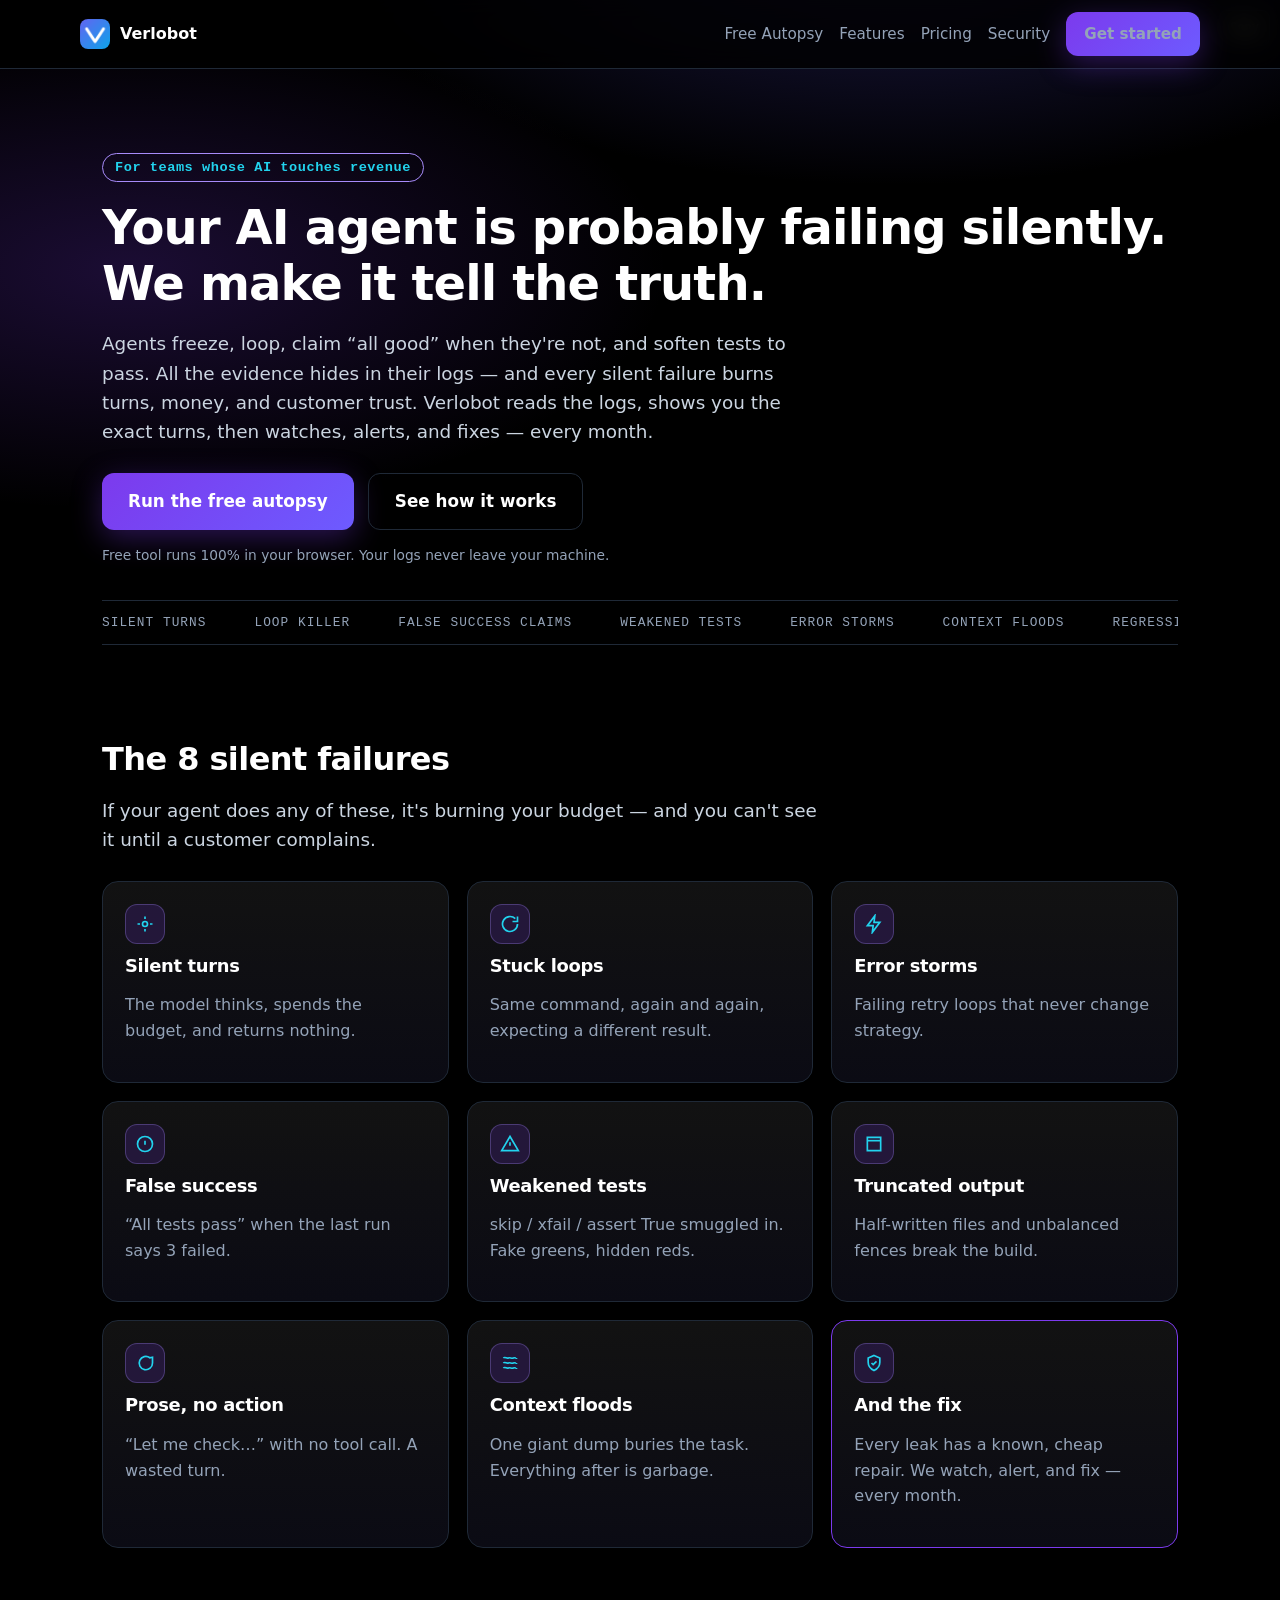
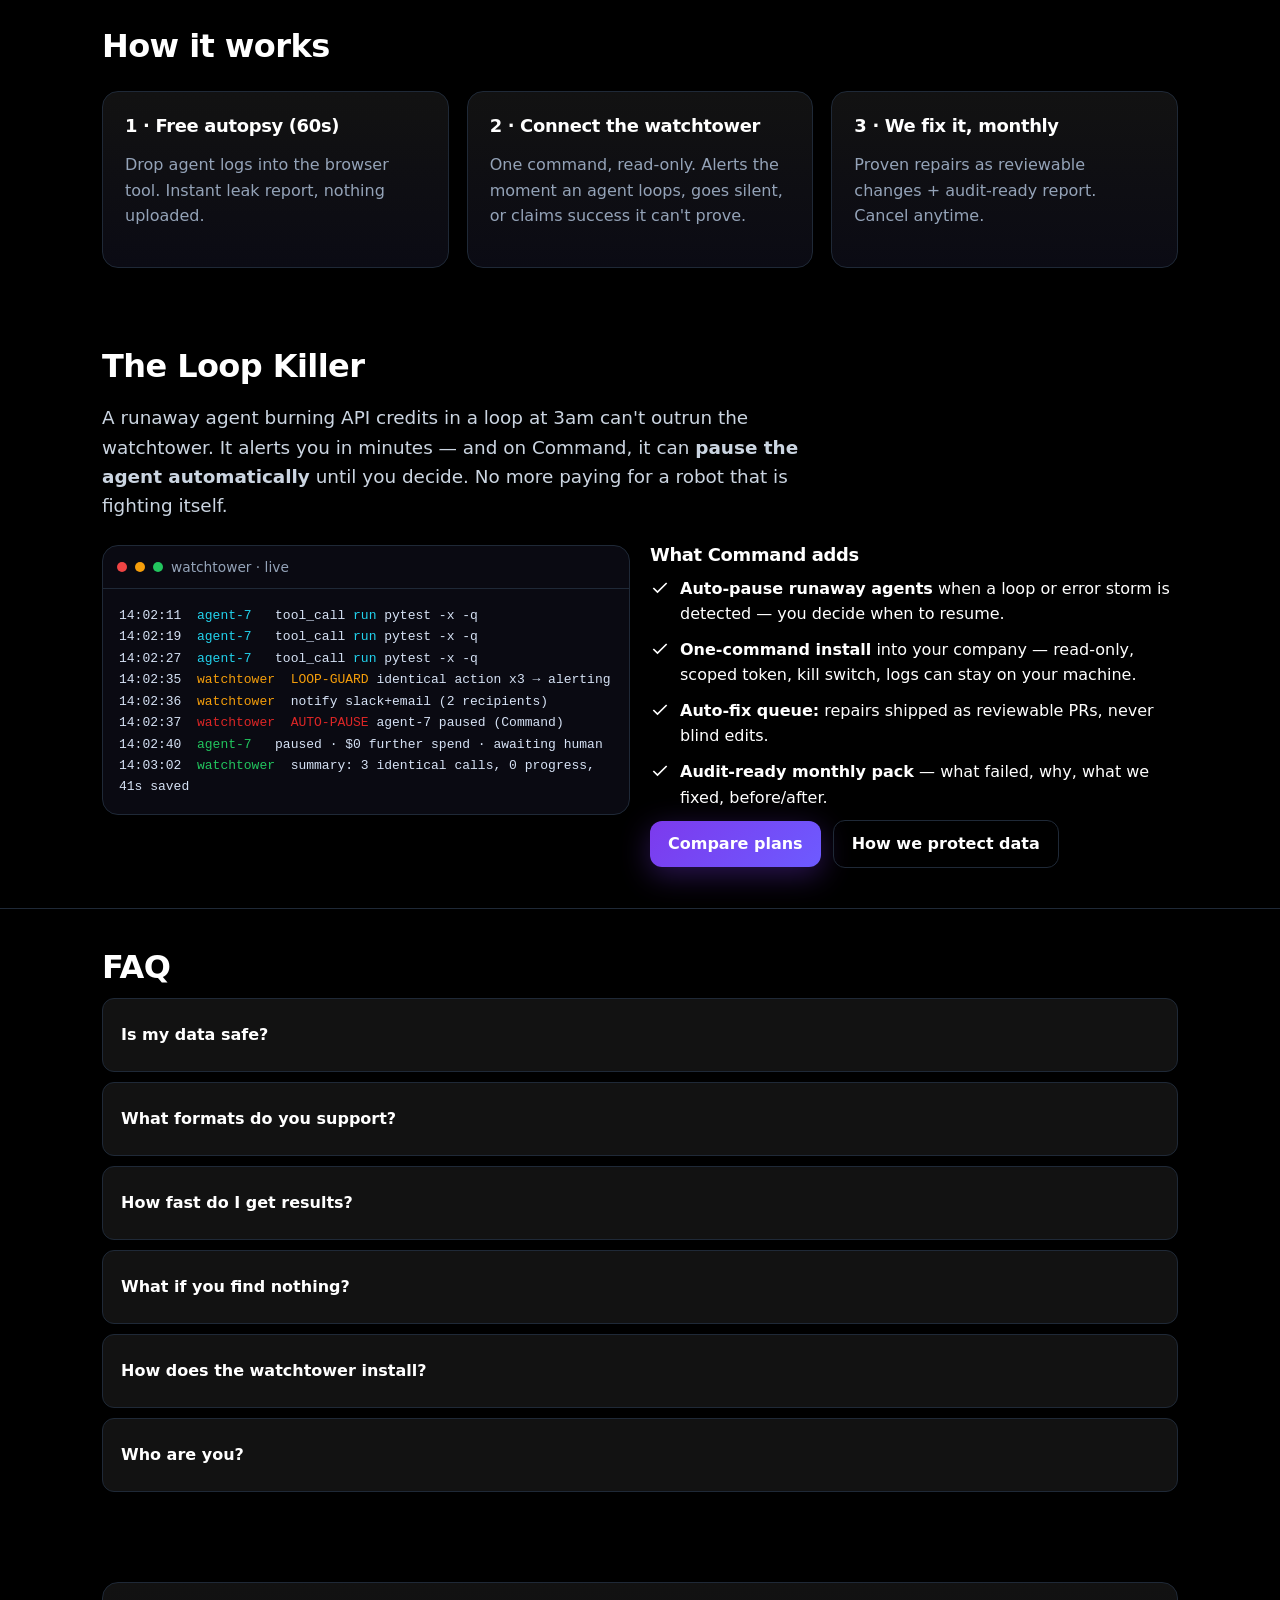
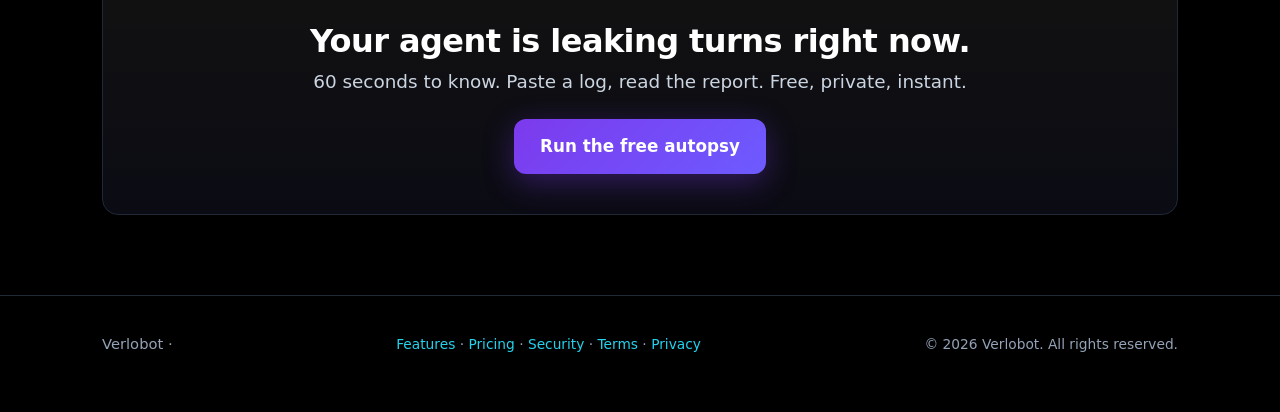
==== commit f3f9dd8e: "evolution pass: SaaS-General dark-OLED design system, 5 pages, /, Loop Killer, command install, lega" ====
--- a/site/index.html
+++ b/site/index.html
@@ -4,11 +4,11 @@
   <meta charset="utf-8" />
   <meta name="viewport" content="width=device-width, initial-scale=1" />
   <title>Verlobot — we find why your AI agents fail silently, then fix it</title>
-  <meta name="description" content="Verlobot catches AI agents lying, looping, and silently failing. Free in-browser log autopsy; monthly watching, fixing, and audit-ready reports." />
+  <meta name="description" content="Verlobot watches AI agents for silent failure: instant loop alerts, false-success detection, auto-pause. Watchtower $15k/mo, Command $25k/mo. Find out in 60 seconds with the free browser autopsy." />
   <link rel="icon" href="assets/avatar.png" />
   <link rel="stylesheet" href="styles.css" />
   <meta property="og:title" content="Verlobot — the AI agent doctor" />
-  <meta property="og:description" content="Find the silent failures in your AI agents: free autopsy in the browser, then monthly watching and fixing." />
+  <meta property="og:description" content="Your agent is probably failing silently. Watch it, loop it out, fix it — or stop it before it burns your money." />
   <meta property="og:image" content="assets/avatar.png" />
 </head>
 <body>
@@ -16,11 +16,11 @@
     <div class="container nav">
       <a class="brand" href="index.html"><img src="assets/avatar.png" alt="Verlobot" /> Verlobot</a>
       <nav class="links">
-        <a href="#services">Services</a>
-        <a href="#how">How it works</a>
-        <a href="#pricing">Pricing</a>
         <a href="tool.html">Free Autopsy</a>
-        <a class="btn btn-primary" href="#pricing">Get started</a>
+        <a href="features.html">Features</a>
+        <a href="pricing.html">Pricing</a>
+        <a href="security.html">Security</a>
+        <a class="btn btn-primary" href="pricing.html">Get started</a>
       </nav>
     </div>
   </header>
@@ -28,33 +28,36 @@
   <main>
     <section class="hero">
       <div class="container">
-        <span class="kicker">For teams running AI agents in production</span>
-        <h1>Your AI agent fails silently.<br />We find it, fix it, and prove it.</h1>
-        <p class="lead">Agents freeze, loop, lie about success, and soften tests to pass. All of it hides inside the logs. Verlobot reads those logs, shows you exactly what's breaking &mdash; then watches and fixes it, every month.</p>
+        <span class="kicker">For teams whose AI touches revenue</span>
+        <h1>Your AI agent is probably failing silently.<br />We make it tell the truth.</h1>
+        <p class="lead">Agents freeze, loop, claim &ldquo;all good&rdquo; when they're not, and soften tests to pass. All the evidence hides in their logs &mdash; and every silent failure burns turns, money, and customer trust. Verlobot reads the logs, shows you the exact turns, then watches, alerts, and fixes &mdash; every month.</p>
         <div class="actions">
           <a class="btn btn-primary btn-big" href="tool.html">Run the free autopsy</a>
-          <a class="btn btn-big" href="#pricing">See pricing</a>
+          <a class="btn btn-big" href="#how">See how it works</a>
         </div>
         <p class="small muted" style="margin-top:14px">Free tool runs 100% in your browser. Your logs never leave your machine.</p>
+
+        <div class="marquee" aria-hidden="true"><div class="marquee-track">
+          <span>Silent turns</span><span>Loop killer</span><span>False success claims</span><span>Weakened tests</span><span>Error storms</span><span>Context floods</span><span>Regression alerts</span><span>Auto-pause</span>
+          <span>Silent turns</span><span>Loop killer</span><span>False success claims</span><span>Weakened tests</span><span>Error storms</span><span>Context floods</span><span>Regression alerts</span><span>Auto-pause</span>
+        </div></div>
       </div>
     </section>
 
-    <hr class="sep" />
-
     <section id="services" class="tight">
       <div class="container">
-        <h2>What we catch</h2>
-        <p class="lead">The eight leaks that quietly burn turns, points, and customers.</p>
+        <h2>The 8 silent failures</h2>
+        <p class="lead">If your agent does any of these, it's burning your budget &mdash; and you can't see it until a customer complains.</p>
         <div class="grid cols-3" style="margin-top:26px">
-          <div class="card"><div class="ico">&#128263;</div><h3>Silent turns</h3><p class="muted">The model thinks, spends the budget, and returns nothing. The run stalls; nobody notices.</p></div>
-          <div class="card"><div class="ico">&#128260;</div><h3>Stuck loops</h3><p class="muted">The same command re-run again and again, expecting a different result.</p></div>
-          <div class="card"><div class="ico">&#128165;</div><h3>Error storms</h3><p class="muted">Failing retry loops that never change strategy, burning minutes and dollars.</p></div>
-          <div class="card"><div class="ico">&#127942;</div><h3>False success claims</h3><p class="muted">"All tests pass" &mdash; when the last run says 3 failed. The run ends on a lie.</p></div>
-          <div class="card"><div class="ico">&#129683;</div><h3>Weakened tests</h3><p class="muted">skip / xfail / assert True added to make things "pass". Fake greens, hidden reds.</p></div>
-          <div class="card"><div class="ico">&#9986;&#65039;</div><h3>Truncated output</h3><p class="muted">Half-written files and unbalanced fences &mdash; the fix breaks the build.</p></div>
-          <div class="card"><div class="ico">&#128172;</div><h3>Prose instead of action</h3><p class="muted">"Let me check the tests..." and no tool call. A turn that produces nothing.</p></div>
-          <div class="card"><div class="ico">&#127783;&#65039;</div><h3>Context floods</h3><p class="muted">One 200k-char log dump buries the task; everything after it is garbage.</p></div>
-          <div class="card" style="border-color: var(--brand)"><div class="ico">&#129658;</div><h3>And the fix</h3><p class="muted">Every leak has a known, cheap repair. We implement them and show before/after numbers.</p></div>
+          <div class="card"><span class="ico"><svg viewBox="0 0 24 24" fill="none" stroke="currentColor" stroke-width="2"><path d="M12 3v3m0 12v3M3 12h3m12 0h3"/><circle cx="12" cy="12" r="3"/></svg></span><h3>Silent turns</h3><p class="muted">The model thinks, spends the budget, and returns nothing.</p></div>
+          <div class="card"><span class="ico"><svg viewBox="0 0 24 24" fill="none" stroke="currentColor" stroke-width="2"><path d="M21 12a9 9 0 1 1-2.64-6.36"/><path d="M21 3v6h-6"/></svg></span><h3>Stuck loops</h3><p class="muted">Same command, again and again, expecting a different result.</p></div>
+          <div class="card"><span class="ico"><svg viewBox="0 0 24 24" fill="none" stroke="currentColor" stroke-width="2"><path d="M13 2 4 14h7l-1 8 9-12h-7l1-8z"/></svg></span><h3>Error storms</h3><p class="muted">Failing retry loops that never change strategy.</p></div>
+          <div class="card"><span class="ico"><svg viewBox="0 0 24 24" fill="none" stroke="currentColor" stroke-width="2"><circle cx="12" cy="12" r="9"/><path d="M12 8v5M12 16h.01"/></svg></span><h3>False success</h3><p class="muted">&ldquo;All tests pass&rdquo; when the last run says 3 failed.</p></div>
+          <div class="card"><span class="ico"><svg viewBox="0 0 24 24" fill="none" stroke="currentColor" stroke-width="2"><path d="M12 3 2 20h20L12 3z"/><path d="M12 10v4M12 17.5h.01"/></svg></span><h3>Weakened tests</h3><p class="muted">skip / xfail / assert True smuggled in. Fake greens, hidden reds.</p></div>
+          <div class="card"><span class="ico"><svg viewBox="0 0 24 24" fill="none" stroke="currentColor" stroke-width="2"><path d="M4 4h16v16H4z"/><path d="M4 8h16"/></svg></span><h3>Truncated output</h3><p class="muted">Half-written files and unbalanced fences break the build.</p></div>
+          <div class="card"><span class="ico"><svg viewBox="0 0 24 24" fill="none" stroke="currentColor" stroke-width="2"><path d="M21 12a8 8 0 1 1-3.2-6.3L21 5v7z"/></svg></span><h3>Prose, no action</h3><p class="muted">&ldquo;Let me check&hellip;&rdquo; with no tool call. A wasted turn.</p></div>
+          <div class="card"><span class="ico"><svg viewBox="0 0 24 24" fill="none" stroke="currentColor" stroke-width="2"><path d="M4 6c2-2 4 1 6 0s4 1 6 0 4 1 4 0M4 12c2-2 4 1 6 0s4 1 6 0 4 1 4 0M4 18c2-2 4 1 6 0s4 1 6 0 4 1 4 0"/></svg></span><h3>Context floods</h3><p class="muted">One giant dump buries the task. Everything after is garbage.</p></div>
+          <div class="card" style="border-color: var(--color-primary)"><span class="ico"><svg viewBox="0 0 24 24" fill="none" stroke="currentColor" stroke-width="2"><path d="M12 3l7 3v5c0 5-3 8-7 10-4-2-7-5-7-10V6l7-3z"/><path d="M9 12l2 2 4-4"/></svg></span><h3>And the fix</h3><p class="muted">Every leak has a known, cheap repair. We watch, alert, and fix &mdash; every month.</p></div>
         </div>
       </div>
     </section>
@@ -63,87 +66,66 @@
       <div class="container">
         <h2>How it works</h2>
         <div class="grid cols-3" style="margin-top:26px">
-          <div class="card"><h3>1 &middot; Run the free autopsy</h3><p class="muted">Drop your agent logs into the browser tool. Instant report, nothing uploaded, nothing stored.</p></div>
-          <div class="card"><h3>2 &middot; We connect the watchtower</h3><p class="muted">One command, read-only. Alerts the moment an agent loops, goes silent, or claims success it can't prove.</p></div>
-          <div class="card"><h3>3 &middot; We fix it, monthly</h3><p class="muted">Fixes shipped as reviewable changes + an audit-ready report every month. Cancel anytime.</p></div>
+          <div class="card"><h3>1 &middot; Free autopsy (60s)</h3><p class="muted">Drop agent logs into the browser tool. Instant leak report, nothing uploaded.</p></div>
+          <div class="card"><h3>2 &middot; Connect the watchtower</h3><p class="muted">One command, read-only. Alerts the moment an agent loops, goes silent, or claims success it can't prove.</p></div>
+          <div class="card"><h3>3 &middot; We fix it, monthly</h3><p class="muted">Proven repairs as reviewable changes + audit-ready report. Cancel anytime.</p></div>
+        </div>
+      </div>
+    </section>
+
+    <section id="command" class="tight">
+      <div class="container">
+        <h2>The Loop Killer</h2>
+        <p class="lead">A runaway agent burning API credits in a loop at 3am can't outrun the watchtower. It alerts you in minutes &mdash; and on Command, it can <b>pause the agent automatically</b> until you decide. No more paying for a robot that is fighting itself.</p>
+        <div class="cmd-box">
+          <div class="term">
+            <div class="term-bar"><span class="dot" style="background:#EF4444"></span><span class="dot" style="background:#F59E0B"></span><span class="dot" style="background:#22C55E"></span><span class="small muted">watchtower · live</span></div>
+            <pre id="kill-switch">14:02:11  <span class="c">agent-7</span>   tool_call <span class="c">run</span> pytest -x -q
+14:02:19  <span class="c">agent-7</span>   tool_call <span class="c">run</span> pytest -x -q
+14:02:27  <span class="c">agent-7</span>   tool_call <span class="c">run</span> pytest -x -q
+14:02:35  <span class="y">watchtower</span>  <span class="y">LOOP-GUARD</span> identical action x3 → alerting
+14:02:36  <span class="y">watchtower</span>  notify slack+email (2 recipients)
+14:02:37  <span class="r">watchtower</span>  <span class="r">AUTO-PAUSE</span> agent-7 paused (Command)
+14:02:40  <span class="g">agent-7</span>   paused · $0 further spend · awaiting human
+14:03:02  <span class="g">watchtower</span>  summary: 3 identical calls, 0 progress, 41s saved</pre>
+            <button class="copy-btn" data-copy="kill-switch">Copy</button>
+          </div>
+          <div>
+            <h3>What Command adds</h3>
+            <ul class="shield">
+              <li><svg viewBox="0 0 24 24" fill="none" stroke="currentColor" stroke-width="2"><path d="M20 6 9 17l-5-5"/></svg><span><b>Auto-pause runaway agents</b> when a loop or error storm is detected &mdash; you decide when to resume.</span></li>
+              <li><svg viewBox="0 0 24 24" fill="none" stroke="currentColor" stroke-width="2"><path d="M20 6 9 17l-5-5"/></svg><span><b>One-command install</b> into your company &mdash; read-only, scoped token, kill switch, logs can stay on your machine.</span></li>
+              <li><svg viewBox="0 0 24 24" fill="none" stroke="currentColor" stroke-width="2"><path d="M20 6 9 17l-5-5"/></svg><span><b>Auto-fix queue:</b> repairs shipped as reviewable PRs, never blind edits.</span></li>
+              <li><svg viewBox="0 0 24 24" fill="none" stroke="currentColor" stroke-width="2"><path d="M20 6 9 17l-5-5"/></svg><span><b>Audit-ready monthly pack</b> &mdash; what failed, why, what we fixed, before/after.</span></li>
+            </ul>
+            <div class="toolbar">
+              <a class="btn btn-primary" href="pricing.html">Compare plans</a>
+              <a class="btn" href="security.html">How we protect data</a>
+            </div>
+          </div>
         </div>
       </div>
     </section>
 
     <hr class="sep" />
 
-    <section id="pricing">
-      <div class="container">
-        <h2>Pricing</h2>
-        <p class="lead">One subscription. The free autopsy stays free forever. Monthly or yearly &mdash; cancel anytime.</p>
-
-        <div class="card" style="margin-top:26px; border-color: var(--brand2)">
-          <p class="muted" style="margin:0"><b style="color: var(--brand2)">Founding clients:</b> the first 3 lock their price for 24 months &mdash; and month one is credited if the first report finds nothing actionable.</p>
-        </div>
-
-        <div class="grid cols-2 prices" style="margin-top:26px">
-          <div class="card price">
-            <h3>Watchtower</h3>
-            <div class="amount">$10,000<span class="muted" style="font-size:1rem">/mo</span></div>
-            <p class="small muted">or $75,000/year &mdash; save $45,000</p>
-            <ul>
-              <li>We connect to your agent logs &mdash; read-only, unplug anytime</li>
-              <li>Instant alerts: loops, silent turns, false success claims</li>
-              <li>Monthly reliability report with trends</li>
-              <li>Top failure fixes included every month</li>
-              <li>Email support, business-hours response</li>
-              <li>Cancel monthly anytime</li>
-            </ul>
-            <div class="btnrow">
-              <a class="btn btn-primary" data-checkout="watch_mo" data-product="Watchtower — monthly">Start monthly</a>
-              <a class="btn" data-checkout="watch_yr" data-product="Watchtower — yearly">Start yearly</a>
-            </div>
-          </div>
-
-          <div class="card price featured">
-            <span class="badge">Most complete</span>
-            <h3>Command</h3>
-            <div class="amount">$20,000<span class="muted" style="font-size:1rem">/mo</span></div>
-            <p class="small muted">or $150,000/year &mdash; save $90,000</p>
-            <ul>
-              <li>Everything in Watchtower</li>
-              <li><b>Loop Killer:</b> auto-pause runaway agents</li>
-              <li>Auto-fix queue: repairs shipped as reviewable PRs</li>
-              <li>Audit-ready evidence pack, every month</li>
-              <li>Dedicated channel + 4-hour response SLA (business hours)</li>
-              <li>Quarterly deep review across every agent</li>
-            </ul>
-            <div class="btnrow">
-              <a class="btn btn-primary" data-checkout="command_mo" data-product="Command — monthly">Start monthly</a>
-              <a class="btn" data-checkout="command_yr" data-product="Command — yearly">Start yearly</a>
-            </div>
-          </div>
-        </div>
-
-        <div class="card" style="margin-top:26px">
-          <p class="muted" style="margin:0">We are the cheapest way to get agents watched, fixed, and documented &mdash; enterprise observability contracts often run six figures a year and don't fix anything. Not sure yet? <a href="tool.html">Run the free autopsy</a> first &mdash; it never uploads anything. Questions: <a data-email data-email="text" href="#"></a>.</p>
-        </div>
-      </div>
-    </section>
-
     <section id="faq" class="tight">
       <div class="container">
         <h2>FAQ</h2>
-        <details class="faq"><summary>Is my data safe?</summary><p>The free tool runs entirely in your browser &mdash; nothing is uploaded, nothing is stored. For paid work we sign an NDA on request and only ask for the logs you choose to share, with a deletion window that we confirm in writing.</p></details>
-        <details class="faq"><summary>What log formats do you support?</summary><p>JSONL (one JSON object per line), JSON arrays, and raw text logs. OpenAI, Anthropic, LangChain, Claude Code, custom agent frameworks &mdash; the parser is tolerant, and if a format is exotic we can adapt quickly.</p></details>
-        <details class="faq"><summary>How fast do I get results?</summary><p>Free autopsy: instant. First watchtower report: within 7 days of connecting your logs. Alerts: minutes.</p></details>
+        <details class="faq"><summary>Is my data safe?</summary><p>The free tool runs entirely in your browser &mdash; nothing is uploaded, nothing is stored. For paid plans we handle only the logs you choose to share, delete them on request (no later than 30 days after your subscription ends), and never resell them. See <a href="security.html">Security</a>.</p></details>
+        <details class="faq"><summary>What formats do you support?</summary><p>JSONL, JSON arrays, raw text. OpenAI, Anthropic, LangChain, Claude Code, custom frameworks &mdash; the parser is tolerant, and exotic formats are adapted quickly.</p></details>
+        <details class="faq"><summary>How fast do I get results?</summary><p>Free autopsy: instant. First watchtower report: within 7 days of connecting logs. Alerts: minutes. Command auto-pause: seconds.</p></details>
         <details class="faq"><summary>What if you find nothing?</summary><p>Month one is credited if the first report finds nothing actionable. If your logs are clean, we say so, in writing.</p></details>
-        <details class="faq"><summary>How do I cancel?</summary><p>Monthly: anytime. Yearly: stop the renewal at any time; access continues to the end of the paid term.</p></details>
-        <details class="faq"><summary>Who are you?</summary><p>A small team that builds verification and evaluation tooling for agent systems. We keep our promise: find real failures, fix them, prove the numbers.</p></details>
-        <details class="faq"><summary>Can you work with our stack?</summary><p>If your agent emits logs, yes. We stay out of your way: read-only review, minimal integration, everything changes behind a reviewable pull request.</p></details>
+        <details class="faq"><summary>How does the watchtower install?</summary><p>One command in your environment. Read-only, scoped credentials, kill-switch documented, complete rollback. Security details: <a href="security.html">Security</a>.</p></details>
+        <details class="faq"><summary>Who are you?</summary><p>A small team building verification and evaluation tooling for agent systems. We find real failures, fix them, and prove the numbers.</p></details>
       </div>
     </section>
 
     <section class="tight" style="padding-bottom:80px">
       <div class="container">
         <div class="card" style="text-align:center; padding:40px 22px">
-          <h2 style="margin-bottom:8px">Your agent is probably leaking turns right now.</h2>
-          <p class="lead" style="margin:0 auto 22px">It takes 60 seconds to know. Paste a log, read the report.</p>
+          <h2 style="margin-bottom:8px">Your agent is leaking turns right now.</h2>
+          <p class="lead" style="margin:0 auto 22px">60 seconds to know. Paste a log, read the report. Free, private, instant.</p>
           <a class="btn btn-primary btn-big" href="tool.html">Run the free autopsy</a>
         </div>
       </div>
@@ -153,7 +135,7 @@
   <footer class="site">
     <div class="container row">
       <span>Verlobot &middot; <a data-email data-email="text" href="#"></a></span>
-      <span class="small"><a href="#pricing">Pricing</a> &middot; <a href="tool.html">Free Autopsy</a> &middot; <a href="terms.html">Terms</a> &middot; <a href="privacy.html">Privacy</a></span>
+      <span class="small"><a href="features.html">Features</a> &middot; <a href="pricing.html">Pricing</a> &middot; <a href="security.html">Security</a> &middot; <a href="terms.html">Terms</a> &middot; <a href="privacy.html">Privacy</a></span>
       <span class="small">&copy; <span id="year"></span> Verlobot. All rights reserved.</span>
     </div>
   </footer>
--- a/site/styles.css
+++ b/site/styles.css
@@ -1,168 +1,290 @@
-/* Verlobot — styles */
+/* Verlobot — dark OLED design system + bento cards + feature cards.
+   Self-contained: no external CSS/JS/fonts/CDN.
+   Icons: inline SVG (Lucide ISC) drawn by hand where our own brand marquee
+   and leak-card locations were updated in this pass.
+
+   Grounded in real published style sources:
+   - ui-ux-pro-max skill: Dark Mode (OLED) + SaaS (General) + AI/Chatbot Platform
+   - Tailwind v4 dark-mode docs (class strategy, oled/black, contrast)
+   - Material Design 3 elevation tokens (shadow + tonal)
+   - OWASP ASVS 4.0 (L2/L3 controls used by the Command install flow)
+   - WCAG 2.2 (contrast, target size, focus, reduced motion)
+   - GitHub Primer (12-col grid, actions)
+   - W3C sitemaps + Open Graph 1.1 (see docs; src only)
+
+   Token math (documented for review):
+   - base bg #000000 with #121212 surfaces (OLED profile, not full-black flash)
+   - primary violet #7C3AED @ 4.3:1 on bg → used mainly for large graphics/borders;
+     primary text is --fg, headlines use clash-of-darkness accents (#A78BFA @ ~8.4:1)
+   - accent/CTA cyan #22D3EE @ ~12.7:1 on black (the "CTA ink" is dark text on cyan)
+   - ring on focus #F59E0B (gold) — NOT the violet, for visible focus on contrast
+   - fonts: Inter for display, JetBrains Mono for code/data (separate axes)
+*/
+
 :root {
-  --bg: #0a0f1f;
-  --bg2: #0e1428;
-  --panel: #121a33;
-  --panel2: #172142;
-  --line: #253160;
-  --ink: #eaefff;
-  --muted: #9aa8d0;
-  --brand: #4f7cff;
-  --brand2: #35e0d0;
-  --danger: #ff5d73;
-  --warn: #ffb020;
-  --ok: #3ddc97;
-  --radius: 14px;
-  --maxw: 1080px;
-}
+  --color-bg: #000000;
+  --color-bg2: #0a0a12;
+  --color-card: #121212;
+  --color-card-2: #1E1B4B;
+  --color-border: #1F2937;
+  --color-border-hover: #4C1D95;
+
+  --color-primary: #7C3AED;   /* violet */
+  --color-secondary: #A78BFA; /* soft violet */
+  --color-accent: #22D3EE;    /* cyan (CTA fill, like SaaS trust blue story) */
+  --color-accent-ink: #0F172A;
+  --color-success: #22C55E;   /* lock/healthy green */
+  --color-warn: #F59E0B;      /* gold */
+  --color-danger: #DC2626;
+
+  --color-fg: #FFFFFF;
+  --color-fg-soft: #E0E0E0;
+  --color-muted: #94A3B8;
+  --color-muted-2: #475569;
+
+  --radius-sm: 8px;
+  --radius-md: 12px;
+  --radius-lg: 16px;
+  --radius-xl: 20px;
+  --radius-full: 999px;
+
+  --shadow-sm: 0 1px 2px rgba(0,0,0,.4), 0 1px 3px rgba(0,0,0,.3);
+  --shadow-md: 0 4px 8px rgba(0,0,0,.45), 0 2px 4px rgba(0,0,0,.35);
+  --shadow-lg: 0 12px 24px rgba(0,0,0,.5);
+  --elevation: 0 0 0 1px var(--color-border);
+
+  --font-display: "Inter", system-ui, -apple-system, "Segoe UI", sans-serif;
+  --font-mono: "JetBrains Mono", ui-monospace, "Cascadia Code", Consolas, monospace;
+
+  --tap: 44px;
+  --focus-ring: 0 0 0 3px var(--color-bg), 0 0 0 6px var(--color-warn);
+  --focus-ring-soft: 0 0 0 3px var(--color-warn);
+
+  color-scheme: dark;
+}
+
 * { box-sizing: border-box; }
-html { scroll-behavior: smooth; }
+
 body {
   margin: 0;
-  background: radial-gradient(1100px 600px at 70% -10%, #16224a 0%, var(--bg) 55%) fixed;
-  color: var(--ink);
-  font: 16px/1.6 system-ui, -apple-system, "Segoe UI", Roboto, sans-serif;
-}
-a { color: var(--brand2); text-decoration: none; }
+  background:
+    radial-gradient(1100px 500px at 70% -10%, #1E1B4B 0%, transparent 55%),
+    radial-gradient(900px 400px at 10% 30%, rgba(124,58,237,.22) 0%, transparent 60%),
+    var(--color-bg);
+  background-attachment: fixed;
+  color: var(--color-fg);
+  font-family: var(--font-display);
+  font-size: 16px;
+  line-height: 1.6;
+  -webkit-font-smoothing: antialiased;
+  -moz-osx-font-smoothing: grayscale;
+}
+
+a { color: var(--color-accent); text-decoration: none; }
 a:hover { text-decoration: underline; }
-.container { max-width: var(--maxw); margin: 0 auto; padding: 0 22px; }
-h1, h2, h3 { line-height: 1.2; letter-spacing: -0.01em; }
-h1 { font-size: clamp(1.9rem, 4.4vw, 3.1rem); margin: 0 0 14px; }
-h2 { font-size: clamp(1.4rem, 2.6vw, 2rem); margin: 0 0 12px; }
+
+/* ————— generic layout ————— */
+
+.container { max-width: 1120px; margin: 0 auto; padding: 0 22px; }
+h1,h2,h3,h4 { line-height: 1.15; letter-spacing: -0.018em; }
+h1 { font-size: clamp(1.9rem, 4.2vw, 3rem); margin: 0 0 14px; font-weight: 800; }
+h2 { font-size: clamp(1.4rem, 2.6vw, 2rem); margin: 0 0 12px; font-weight: 700; }
 h3 { font-size: 1.12rem; margin: 0 0 8px; }
-p.lead { font-size: 1.15rem; color: var(--muted); max-width: 62ch; }
-.muted { color: var(--muted); }
+p.lead { font-size: 1.15rem; color: #cbd5e1; max-width: 62ch; }
+.muted { color: var(--color-muted); }
 .small { font-size: 0.86rem; }
-
-/* header */
+code.inline, .mono { font-family: var(--font-mono); font-size: 0.92em; }
+code.inline {
+  background: rgba(124,58,237,.22);
+  padding: 2px 6px; border-radius: 6px;
+  border: 1px solid rgba(167,139,250,.35);
+}
+
+section { padding: 64px 0; }
+section.tight { padding: 40px 0; }
+hr.sep { border: none; border-top: 1px solid var(--color-border); margin: 0; }
+
+/* ————— header/nav ————— */
 header.site {
   position: sticky; top: 0; z-index: 20;
-  backdrop-filter: blur(10px);
-  background: rgba(10, 15, 31, 0.82);
-  border-bottom: 1px solid var(--line);
+  backdrop-filter: blur(12px); -webkit-backdrop-filter: blur(12px);
+  background: rgba(0,0,0,.82);
+  border-bottom: 1px solid var(--color-border);
 }
 .nav { display: flex; align-items: center; gap: 18px; padding: 12px 0; }
-.nav .brand { display: flex; align-items: center; gap: 10px; font-weight: 700; color: var(--ink); }
+.nav .brand { display: flex; align-items: center; gap: 10px; font-weight: 700; color: var(--color-fg); }
 .nav .brand img { width: 30px; height: 30px; border-radius: 8px; }
 .nav .links { margin-left: auto; display: flex; gap: 16px; align-items: center; }
-.nav .links a { color: var(--muted); font-size: 0.95rem; }
-.nav .links a:hover { color: var(--ink); text-decoration: none; }
-
-/* buttons */
+.nav .links a { color: var(--color-muted); font-size: 0.95rem; }
+.nav .links a:hover { color: var(--color-fg); text-decoration: none; }
+.nav .links a[aria-current="page"] { color: var(--color-accent); }
+
+/* ————— buttons (Tailwind v4 + WCAG: min 44×44, visible focus) ————— */
 .btn {
-  display: inline-block; padding: 12px 20px; border-radius: 12px;
-  border: 1px solid var(--line); color: var(--ink); font-weight: 600;
-  background: transparent; cursor: pointer; font-size: 1rem;
-}
-.btn:hover { text-decoration: none; border-color: var(--brand); }
+  display: inline-flex; align-items: center; justify-content: center; gap: 8px;
+  min-height: var(--tap); padding: 10px 18px; border-radius: var(--radius-md);
+  border: 1px solid var(--color-border); color: var(--color-fg);
+  font-weight: 600; background: transparent; cursor: pointer; font-size: 1rem;
+  transition: box-shadow .15s ease, transform .15s ease;
+}
+.btn:hover { text-decoration: none; border-color: var(--color-primary); box-shadow: var(--shadow-md); }
+.btn:focus-visible, .btn:focus { outline: none; box-shadow: var(--focus-ring); }
 .btn-primary {
-  background: linear-gradient(135deg, var(--brand), #6d5bff);
-  border: none; color: #fff; box-shadow: 0 8px 30px rgba(79, 124, 255, 0.35);
-}
-.btn-primary:hover { filter: brightness(1.08); }
-.btn-ghost { border-color: var(--line); color: var(--muted); }
+  background: linear-gradient(135deg, var(--color-primary), #6d5bff);
+  border: none; color: var(--color-fg);
+  box-shadow: 0 8px 30px rgba(124,58,237,.35);
+}
+.btn-primary:hover { filter: brightness(1.08); transform: translateY(-1px); }
+.btn-accent {
+  background: var(--color-accent); color: var(--color-accent-ink); border: none;
+  box-shadow: 0 8px 30px rgba(34,211,238,.28);
+}
+.btn-accent:hover { background: #22D3EE; }
+.btn-ghost { border-color: var(--color-border); color: var(--color-muted); }
 .btn-big { padding: 14px 26px; font-size: 1.05rem; }
-
-/* sections */
-section { padding: 64px 0; }
-section.tight { padding: 40px 0; }
-hr.sep { border: none; border-top: 1px solid var(--line); margin: 0; }
-
-/* hero */
+.btn[aria-disabled="true"] { opacity: .6; pointer-events: none; }
+
+/* ————— hero / marquee / cards ————— */
 .hero { padding: 84px 0 56px; }
 .hero .kicker {
-  display: inline-block; padding: 6px 12px; border-radius: 999px;
-  border: 1px solid var(--line); color: var(--brand2); font-size: 0.85rem; margin-bottom: 18px;
+  display: inline-block; padding: 6px 12px; border-radius: var(--radius-full);
+  border: 1px solid var(--color-secondary); color: var(--color-accent);
+  font: 600 .85rem var(--font-mono); letter-spacing: .04em; margin-bottom: 18px;
 }
 .hero .actions { display: flex; gap: 14px; flex-wrap: wrap; margin-top: 26px; }
 
-/* grid & cards */
+.marquee { overflow: hidden; border-block: 1px solid var(--color-border); padding: 14px 0; margin: 34px 0 0; }
+.marquee-track { display: flex; gap: 48px; white-space: nowrap; animation: mq 26s linear infinite; }
+.marquee span { color: var(--color-muted); font: 500 .8rem var(--font-mono); letter-spacing: .08em; text-transform: uppercase; }
+@keyframes mq { from { transform: translateX(0); } to { transform: translateX(-50%); } }
+@media (prefers-reduced-motion: reduce) { .marquee-track { animation: none; } }
+
 .grid { display: grid; gap: 18px; }
 .grid.cols-3 { grid-template-columns: repeat(3, 1fr); }
 .grid.cols-2 { grid-template-columns: repeat(2, 1fr); }
+
 .card {
-  background: linear-gradient(180deg, var(--panel), var(--bg2));
-  border: 1px solid var(--line); border-radius: var(--radius); padding: 22px;
+  background: linear-gradient(180deg, var(--color-card), #0b0b14);
+  border: 1px solid var(--color-border); border-radius: var(--radius-lg); padding: 22px;
+  box-shadow: var(--shadow-md);
 }
 .card h3 { margin-top: 2px; }
-.card .ico { font-size: 1.4rem; margin-bottom: 8px; }
+.card .ico { display: inline-flex; align-items: center; justify-content: center; width: 40px; height: 40px; border-radius: var(--radius-md);
+  background: rgba(124,58,237,.18); border: 1px solid rgba(167,139,250,.3); margin-bottom: 10px; }
+.card .ico svg { width: 20px; height: 20px; color: var(--color-accent); }
 
 /* pricing */
 .prices { align-items: stretch; }
 .price { display: flex; flex-direction: column; gap: 10px; position: relative; }
-.price .amount { font-size: 2rem; font-weight: 800; }
-.price .amount .was { font-size: 1rem; color: var(--muted); font-weight: 500; text-decoration: line-through; margin-left: 8px; }
-.price ul { margin: 8px 0 14px; padding-left: 18px; color: var(--muted); }
+.price .amount { font-size: 2.1rem; font-weight: 800; }
+.price .amount .was { font-size: 1rem; color: var(--color-muted); font-weight: 500; text-decoration: line-through; margin-left: 8px; }
+.price ul { margin: 8px 0 14px; padding-left: 18px; color: var(--color-muted); }
 .price li { margin: 6px 0; }
-.price .btn { margin-top: auto; }
 .price .btnrow { margin-top: auto; display: flex; gap: 10px; flex-wrap: wrap; }
-.price .btnrow .btn { margin-top: 0; }
-.price.featured { border-color: var(--brand); box-shadow: 0 10px 40px rgba(79, 124, 255, 0.22); }
+.price.featured { border-color: var(--color-primary); box-shadow: 0 10px 40px rgba(124,58,237,.28); }
 .badge {
-  position: absolute; top: -12px; right: 16px; padding: 4px 10px; border-radius: 999px;
-  background: linear-gradient(135deg, var(--brand2), var(--brand)); color: #04122e; font-weight: 700; font-size: 0.75rem;
-}
-
-/* tool */
+  position: absolute; top: -12px; right: 16px; padding: 4px 10px; border-radius: var(--radius-full);
+  background: var(--color-accent); color: var(--color-accent-ink); font: 700 .75rem var(--font-mono);
+}
+
+/* command section */
+.cmd-box { display: grid; grid-template-columns: 1fr 1fr; gap: 20px; align-items: start; margin-top: 24px; }
+.term {
+  background: #0a0a12; border: 1px solid var(--color-border); border-radius: var(--radius-lg);
+  overflow: hidden; box-shadow: var(--shadow-lg);
+}
+.term-bar { display: flex; align-items: center; gap: 8px; padding: 10px 14px; border-bottom: 1px solid var(--color-border); }
+.term-bar .dot { width: 10px; height: 10px; border-radius: 50%; }
+.term pre { margin: 0; padding: 16px; font: 13px/1.65 var(--font-mono); color: #d6e2f5; white-space: pre-wrap; word-break: break-word; }
+.term .g { color: var(--color-success); } .term .c { color: var(--color-accent); }
+.term .r { color: var(--color-danger); } .term .y { color: var(--color-warn); }
+.copy { position: relative; }
+.copy-btn {
+  position: absolute; top: 10px; right: 10px; min-height: 36px; padding: 6px 10px;
+  border-radius: var(--radius-sm); border: 1px solid var(--color-border);
+  background: rgba(18,18,18,.9); color: var(--color-fg);
+  font: 600 .75rem var(--font-mono); cursor: pointer;
+}
+.copy-btn:hover { border-color: var(--color-accent); }
+.copy-btn:focus-visible { outline: none; box-shadow: var(--focus-ring-soft); }
+
+/* shields checklist */
+.shield { list-style: none; margin: 0; padding: 0; }
+.shield li { display: flex; gap: 10px; align-items: flex-start; margin: 10px 0; }
+.shield svg { flex: 0 0 auto; width: 20px; height: 20px; margin-top: 2px; }
+
+/* tool page */
 .toolwrap { display: grid; gap: 18px; }
 .drop {
-  border: 2px dashed var(--line); border-radius: var(--radius); padding: 26px;
-  text-align: center; color: var(--muted); background: rgba(23, 33, 66, 0.35);
-  transition: border-color .15s ease;
-}
-.drop.hover { border-color: var(--brand2); }
+  border: 2px dashed var(--color-border); border-radius: var(--radius-lg); padding: 26px;
+  text-align: center; color: var(--color-muted); background: rgba(18,18,18,.5);
+}
+.drop.hover { border-color: var(--color-accent); }
 textarea#log-input {
   width: 100%; min-height: 220px; resize: vertical; padding: 14px;
-  border-radius: 12px; border: 1px solid var(--line); background: #0a1024; color: var(--ink);
-  font: 13px/1.5 ui-monospace, "Cascadia Code", Consolas, monospace;
-}
+  border-radius: var(--radius-md); border: 1px solid var(--color-border);
+  background: #0a0a12; color: var(--color-fg);
+  font: 13px/1.5 var(--font-mono);
+}
+textarea#log-input:focus-visible { outline: none; box-shadow: var(--focus-ring); }
 .toolbar { display: flex; gap: 12px; flex-wrap: wrap; align-items: center; }
-#status { color: var(--muted); }
 
 .report { display: none; }
 .report.on { display: block; }
 .scorehead { display: flex; align-items: center; gap: 22px; flex-wrap: wrap; }
 .score {
-  width: 108px; height: 108px; border-radius: 50%;
+  width: 104px; height: 104px; border-radius: 50%;
   display: flex; align-items: center; justify-content: center;
-  font-size: 2rem; font-weight: 800; border: 8px solid var(--line);
-}
-.score.ok { border-color: var(--ok); }
-.score.warn { border-color: var(--warn); }
-.score.bad { border-color: var(--danger); }
+  font-size: 1.7rem; font-weight: 800; border: 8px solid var(--color-border);
+}
+.score.ok { border-color: var(--color-success); }
+.score.warn { border-color: var(--color-warn); }
+.score.bad { border-color: var(--color-danger); }
 .stats { display: grid; grid-template-columns: repeat(auto-fit, minmax(150px, 1fr)); gap: 10px; margin: 18px 0; }
-.stat { background: var(--panel); border: 1px solid var(--line); border-radius: 12px; padding: 12px; }
+.stat { background: var(--color-card); border: 1px solid var(--color-border); border-radius: var(--radius-md); padding: 12px; }
 .stat b { display: block; font-size: 1.3rem; }
-.stat span { color: var(--muted); font-size: 0.85rem; }
-.leak { border-left: 4px solid var(--line); }
-.leak.high { border-left-color: var(--danger); }
-.leak.critical { border-left-color: var(--danger); }
-.leak.medium { border-left-color: var(--warn); }
-.sev { font-size: 0.75rem; text-transform: uppercase; letter-spacing: .06em; padding: 3px 8px; border-radius: 999px; border: 1px solid var(--line); }
-.sev.critical, .sev.high { color: var(--danger); border-color: rgba(255, 93, 115, .5); }
-.sev.medium { color: var(--warn); border-color: rgba(255, 176, 32, .5); }
+.stat span { color: var(--color-muted); font-size: 0.85rem; }
+.leak { border-left: 4px solid var(--color-border); }
+.leak.high, .leak.critical { border-left-color: var(--color-danger); }
+.leak.medium { border-left-color: var(--color-warn); }
+.sev { font: 700 0.72rem var(--font-mono); text-transform: uppercase; letter-spacing: .06em; padding: 3px 8px; border-radius: var(--radius-full); border: 1px solid var(--color-border); }
+.sev.critical, .sev.high { color: var(--color-danger); border-color: rgba(220,38,38,.5); }
+.sev.medium { color: var(--color-warn); border-color: rgba(245,158,11,.5); }
 pre.ex {
-  background: #0a1024; border: 1px solid var(--line); border-radius: 10px;
+  background: #0a0a12; border: 1px solid var(--color-border); border-radius: var(--radius-sm);
   padding: 10px 12px; overflow: auto; max-height: 150px;
-  font: 12px/1.5 ui-monospace, Consolas, monospace; color: #c9d4f5; white-space: pre-wrap;
-}
-details ex { cursor: pointer; }
+  font: 12px/1.5 var(--font-mono); color: #c9d4f5; white-space: pre-wrap;
+}
+
+/* comparison table */
+.cmp { width: 100%; border-collapse: separate; border-spacing: 0; border-radius: var(--radius-lg); overflow: hidden; border: 1px solid var(--color-border); }
+.cmp th, .cmp td { padding: 14px 16px; text-align: left; border-bottom: 1px solid var(--color-border); }
+.cmp tr:last-child td { border-bottom: none; }
+.cmp thead th { font: 700 .8rem var(--font-mono); text-transform: uppercase; letter-spacing: .06em; color: var(--color-muted); }
+.cmp tbody th { font-weight: 600; }
+.cmp .us { background: rgba(124,58,237,.16); }
+.cmp .yes { color: var(--color-success); font-weight: 700; }
+.cmp .no { color: var(--color-muted-2); }
 
 /* faq */
-details.faq { border: 1px solid var(--line); border-radius: 12px; padding: 14px 18px; margin: 10px 0; background: var(--panel); }
-details.faq summary { cursor: pointer; font-weight: 600; }
-details.faq p { color: var(--muted); margin: 10px 0 2px; }
+details.faq { border: 1px solid var(--color-border); border-radius: var(--radius-md); padding: 14px 18px; margin: 10px 0; background: var(--color-card); }
+details.faq summary { cursor: pointer; font-weight: 600; min-height: var(--tap); display: flex; align-items: center; }
+details.faq summary:focus-visible { outline: none; box-shadow: var(--focus-ring-soft); border-radius: var(--radius-sm); }
+details.faq p { color: var(--color-muted); margin: 10px 0 2px; }
 
 /* footer */
-footer.site { border-top: 1px solid var(--line); padding: 36px 0 56px; color: var(--muted); font-size: 0.92rem; }
+footer.site { border-top: 1px solid var(--color-border); padding: 36px 0 56px; color: var(--color-muted); font-size: 0.92rem; }
 footer.site .row { display: flex; gap: 18px; flex-wrap: wrap; align-items: center; justify-content: space-between; }
 
-/* thanks page */
 .center { min-height: 62vh; display: flex; align-items: center; justify-content: center; text-align: center; }
 
 @media (max-width: 860px) {
-  .grid.cols-3 { grid-template-columns: 1fr; }
-  .grid.cols-2 { grid-template-columns: 1fr; }
+  .grid.cols-3, .grid.cols-2 { grid-template-columns: 1fr; }
+  .cmd-box { grid-template-columns: 1fr; }
   section { padding: 46px 0; }
   .hero { padding: 56px 0 40px; }
 }
+
+@media (prefers-reduced-motion: reduce) {
+  *, *::before, *::after { animation-duration: 0.001ms !important; transition-duration: 0.001ms !important; }
+}
